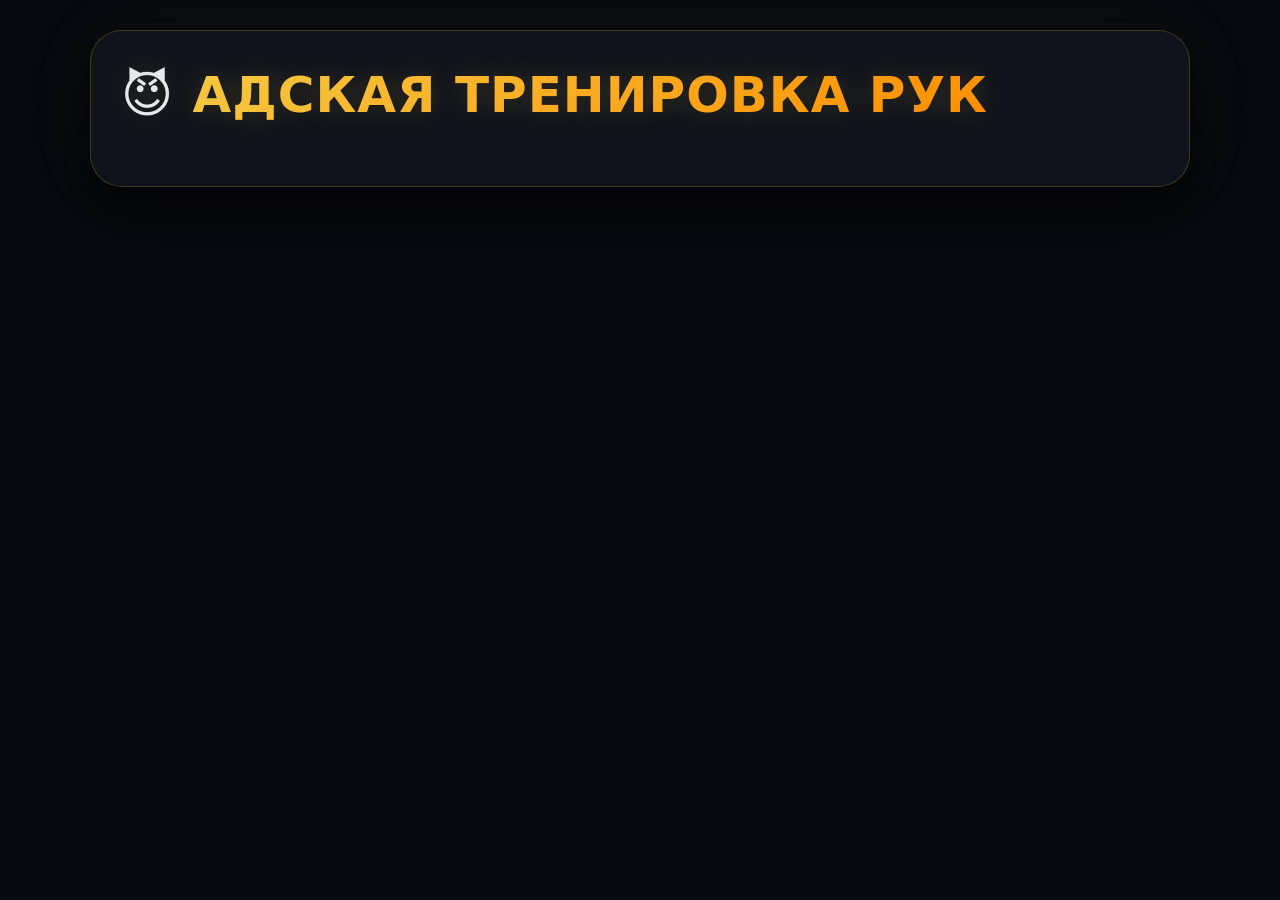
==== index.html @ 5369e416 "Add files via upload" ====
<!DOCTYPE html>
<html lang="ru">
    <head>
        <meta charset="UTF-8" />
        <meta name="viewport" content="width=device-width, initial-scale=1.0" />
        <title>Адская тренировка рук</title>
        <link rel="stylesheet" href="style.css">
    </head>
    <body>
        <div class="container">
        <h1 class="fade-item">😈 <span>АДСКАЯ ТРЕНИРОВКА РУК</span></h1>

        <div class="subhead fade-item">
            <div class="meta">
                <span>⏱ 75–90 мин</span>
                <span>🔥 <i>Бицепс + Трицепс + Запястья</i></span>
                <span>🔄 1 раз в неделю (ПН)</span>
            </div>
            <div class="badge-user">
                <div class="avatar">👤</div>
                <div class="name">Тимур Ветров <small>• тренировка</small></div>
            </div>
        </div>

        <div class="block red fade-item">
            <div class="block-title">
                <span class="emoji">🔴</span> Блок 1: Бицепс — разгон ЦНС
            </div>
            <div class="block-sub">Забиваем кровь, разгоняем нервную систему, готовим трицепс.</div>
            <table>
                <thead>
                    <tr><th>№</th><th>Упражнение</th><th>Подходы</th><th>Повторы</th><th>Отдых</th></tr>
                </thead>
                <tbody>
                    <tr><td><span class="highlight">1</span></td><td><strong>W-гриф (средний хват) — пирамида</strong></td><td>6</td><td>20 / 15 / 8 / макс / макс / макс</td><td>60 сек / 120 сек</td></tr>
                    <tr><td><span class="highlight">2</span></td><td><strong>W-гриф на скамье Скотта (узкий хват)</strong></td><td>3</td><td>12</td><td>90 сек</td></tr>
                    <tr><td><span class="highlight">3</span></td><td><strong>Молотки с гантелями</strong></td><td>3</td><td>8</td><td>120 сек</td></tr>
                    <tr><td><span class="highlight">4</span></td><td><strong>Сгибание обратным хватом (гантели)</strong></td><td>3</td><td>15</td><td>60 сек</td></tr>
                </tbody>
            </table>
        </div>

        <div class="rest-plate fade-item">
            ⏱ ОТДЫХ 120 СЕКУНД
            <div class="sub">переход к трицепсу</div>
        </div>

        <div class="block green fade-item">
            <div class="block-title">
                <span class="emoji">🟢</span> Блок 2: Трицепс — масса
            </div>
            <div class="block-sub">Используем феномен: после бицепса трицепс сильнее. Вкладываем базу.</div>
            <table>
                <thead>
                    <tr><th>№</th><th>Упражнение</th><th>Подходы</th><th>Повторы</th><th>Отдых</th></tr>
                </thead>
                <tbody>
                    <tr><td><span class="highlight">5</span></td><td><strong>Жим лежа узким хватом — пирамида</strong></td><td>6</td><td>20 / 15 / 8 / макс / макс / макс</td><td>60 сек / 120 сек</td></tr>
                    <tr><td><span class="highlight">6</span></td><td><strong>Французский жим стоя с гантелью</strong></td><td>3</td><td>12</td><td>90 сек</td></tr>
                    <tr><td><span class="highlight">7</span></td><td><strong>Разгибание одной рукой из-за головы (боком)</strong></td><td>3</td><td>12</td><td>90 сек</td></tr>
                </tbody>
            </table>
        </div>

        <div class="rest-plate fade-item">
            ⏱ ОТДЫХ 120 СЕКУНД
            <div class="sub">переход к бицепсу</div>
        </div>

        <div class="block red fade-item">
            <div class="block-title">
                <span class="emoji">🔴</span> Блок 3: Бицепс — добивка
            </div>
            <div class="block-sub">Добиваем бицепс из разных углов. Растяжка, изоляция, пампинг.</div>
            <table>
                <thead>
                    <tr><th>№</th><th>Упражнение</th><th>Подходы</th><th>Повторы</th><th>Отдых</th></tr>
                </thead>
                <tbody>
                    <tr><td><span class="highlight">8</span></td><td><strong>Сгибание в наклонной скамье (гантели)</strong></td><td>3</td><td>8</td><td>120 сек</td></tr>
                    <tr><td><span class="highlight">9</span></td><td><strong>Концентрированные сгибания (стоя)</strong></td><td>3</td><td>12</td><td>90 сек</td></tr>
                    <tr><td><span class="highlight">10</span></td><td><strong>Сгибание на блоке (W-ручка, средний хват)</strong></td><td>3</td><td>12</td><td>90 сек</td></tr>
                    <tr><td><span class="highlight">11</span></td><td><strong>21 (гантели 7 кг, пампинг)</strong></td><td>7</td><td>21</td><td>45 сек</td></tr>
                </tbody>
            </table>
        </div>

        <div class="rest-plate fade-item">
            ⏱ ОТДЫХ 120 СЕКУНД
            <div class="sub">переход к трицепсу</div>
        </div>

        <div class="block green fade-item">
            <div class="block-title">
                <span class="emoji">🟢</span> Блок 4: Трицепс — добивка
            </div>
            <div class="block-sub">Суперсет и канат — финальный аккорд трицепса.</div>
            <table>
                <thead>
                    <tr><th>№</th><th>Упражнение</th><th>Подходы</th><th>Повторы</th><th>Отдых</th></tr>
                </thead>
                <tbody>
                    <tr><td><span class="highlight">12</span></td><td><strong>Блок (прямая + обратный хват) — суперсет</strong></td><td>3</td><td>10 / 10</td><td>120 сек</td></tr>
                    <tr><td><span class="highlight">13</span></td><td><strong>Разгибание на блоке (косичка)</strong></td><td>3</td><td>12</td><td>90 сек</td></tr>
                </tbody>
            </table>
        </div>

        <div class="rest-plate special fade-item">
            ⏱ ОТДЫХ 60 СЕКУНД
            <div class="sub">переход к запястьям</div>
        </div>

        <div class="block black fade-item">
            <div class="block-title">
                <span class="emoji">⚫</span> Блок 5: Запястья — финал
            </div>
            <div class="block-sub">Укрепляем кисти в самом конце, чтобы не мешали хвату.</div>
            <table>
                <thead>
                    <tr><th>№</th><th>Упражнение</th><th>Подходы</th><th>Повторы</th><th>Отдых</th></tr>
                </thead>
                <tbody>
                    <tr><td><span class="highlight">14</span></td><td><strong>Сгибание в запястьях (штанга, ладони вверх)</strong></td><td>3</td><td>15</td><td>45 сек</td></tr>
                    <tr><td><span class="highlight">15</span></td><td><strong>Сгибание в запястьях (штанга, обратный хват)</strong></td><td>3</td><td>15</td><td>45 сек</td></tr>
                </tbody>
            </table>
        </div>

        <div class="note-block fade-item">
            <h3>🧠 ТВОИ ПОМЕТКИ</h3>
            <ul>
                <li><strong>Пирамида (1 и 5):</strong> первые два подхода — разминочные (60 сек отдыха), остальные — рабочие (120 сек).</li>
                <li><strong>Суперсет (12):</strong> делаешь прямой хват → сразу обратный хват без отдыха. Отдых только после двух подходов.</li>
                <li><strong>21 (11):</strong> 7 полных подходов по 21 повторению (пампинг).</li>
                <li><strong>Запястья (14–15):</strong> в конце, чтобы не уставали раньше времени.</li>
            </ul>
        </div>

        <div class="footer fade-item">
            <div>
                <span class="latin">🦾 Per aspera ad astra.</span>
                <span class="main-text">Только вперед, ГаЗззз!</span>
                <span class="flame">🔥</span>
            </div>
        </div>
    </div>

        <script src="app.js"></script>
    </body>
</html>
---- style.css ----
* {
            margin: 0;
            padding: 0;
            box-sizing: border-box;
        }

        body {
            background: #080a10;
            font-family: 'Segoe UI', Roboto, system-ui, -apple-system, sans-serif;
            padding: 30px 15px;
            display: flex;
            justify-content: center;
            color: #e6e8ec;
        }

        .container {
            max-width: 1100px;
            width: 100%;
            background: #10131c;
            padding: 35px 30px;
            border-radius: 32px;
            box-shadow: 0 20px 50px rgba(0, 0, 0, 0.9), 0 0 80px rgba(245, 200, 66, 0.05);
            border: 1px solid rgba(255, 215, 0, 0.2);
            transition: opacity 0.5s ease, transform 0.5s ease;
            overflow: hidden;
        }

        .fade-item {
            opacity: 0;
            transform: translateY(20px);
            transition: opacity 0.8s ease, transform 0.8s ease, height 0.8s ease, margin 0.8s ease, padding 0.8s ease;
            height: 0;
            overflow: hidden;
            margin: 0;
            padding: 0;
        }

        .fade-item.visible {
            opacity: 1;
            transform: translateY(0);
            height: auto;
            overflow: visible;
        }

        h1.fade-item {
            height: auto;
            overflow: visible;
            padding: 0;
            margin: 0 0 8px 0;
        }
        h1.fade-item.visible {
            margin: 0 0 8px 0;
        }

        .subhead.fade-item {
            display: flex;
            flex-wrap: wrap;
            justify-content: space-between;
            align-items: center;
            border-bottom: 1px solid #252b37;
            padding: 0;
            margin: 0;
            height: 0;
            overflow: hidden;
            opacity: 0;
        }
        .subhead.fade-item.visible {
            height: auto;
            overflow: visible;
            padding: 0 0 20px 0;
            margin: 0 0 30px 0;
            opacity: 1;
        }

        .block {
            background: #181e28;
            border-radius: 24px;
            border-left: 6px solid #f5c842;
            box-shadow: 0 2px 20px rgba(0, 0, 0, 0.6), 0 0 30px rgba(0, 0, 0, 0.3);
        }

        .block.fade-item {
            padding: 0;
            margin: 0;
            height: 0;
            overflow: hidden;
            opacity: 0;
        }
        .block.fade-item.visible {
            height: auto;
            overflow: visible;
            padding: 20px 24px;
            margin: 0 0 40px 0;
            opacity: 1;
        }

        .block.red {
            border-left-color: #ff4757;
            background: linear-gradient(135deg, #1a1015, #181e28);
            box-shadow: 0 2px 20px rgba(255, 71, 87, 0.15), 0 0 40px rgba(255, 71, 87, 0.05);
        }

        .block.green {
            border-left-color: #2ed573;
            background: linear-gradient(135deg, #0f1a14, #181e28);
            box-shadow: 0 2px 20px rgba(46, 213, 115, 0.15), 0 0 40px rgba(46, 213, 115, 0.05);
        }

        .block.black {
            border-left-color: #7f8c9b;
            background: linear-gradient(135deg, #14171c, #181e28);
            box-shadow: 0 2px 20px rgba(127, 140, 155, 0.1), 0 0 30px rgba(127, 140, 155, 0.03);
        }

        .rest-plate.fade-item {
            padding: 0;
            margin: 0;
            height: 0;
            overflow: hidden;
            opacity: 0;
        }
        .rest-plate.fade-item.visible {
            height: auto;
            overflow: visible;
            padding: 14px 20px;
            margin: 0 0 40px 0;
            opacity: 1;
        }

        .note-block.fade-item {
            padding: 0;
            margin: 0;
            height: 0;
            overflow: hidden;
            opacity: 0;
        }
        .note-block.fade-item.visible {
            height: auto;
            overflow: visible;
            padding: 20px 26px;
            margin: 30px 0 0 0;
            opacity: 1;
        }

        .footer.fade-item {
            padding: 0;
            margin: 0;
            height: 0;
            overflow: hidden;
            opacity: 0;
        }
        .footer.fade-item.visible {
            height: auto;
            overflow: visible;
            padding: 25px 0 0 0;
            margin: 30px 0 0 0;
            opacity: 1;
            border-top: 1px solid #1f2733;
        }

        h1 {
            font-size: 50px;
            font-weight: 700;
            letter-spacing: 1px;
            text-shadow: 0 0 30px rgba(245, 200, 66, 0.2);
            text-align: left;
        }

        h1 span {
            background: linear-gradient(135deg, #f5c842, #ff8c00);
            -webkit-background-clip: text;
            -webkit-text-fill-color: transparent;
        }

        .subhead .meta {
            font-size: 15px;
            color: #a0a8b8;
            display: flex;
            flex-wrap: wrap;
            gap: 20px;
        }

        .subhead .meta span {
            background: #1d232e;
            padding: 5px 16px;
            border-radius: 40px;
            font-weight: 500;
            border: 1px solid #2d3442;
            color: #cdd3df;
        }

        .subhead .meta i {
            font-style: normal;
            color: #f5c842;
        }

        .badge-user {
            display: flex;
            align-items: center;
            gap: 12px;
            background: #1d232e;
            padding: 6px 18px 6px 14px;
            border-radius: 40px;
            border: 1px solid #2d3442;
        }

        .badge-user .avatar {
            width: 32px;
            height: 32px;
            border-radius: 50%;
            background: linear-gradient(135deg, #f5c842, #ff8c00);
            display: flex;
            align-items: center;
            justify-content: center;
            font-size: 18px;
            color: #0b0d11;
            border: 2px solid #f5c842;
        }

        .badge-user .name {
            font-weight: 600;
            color: #e6e8ec;
            font-size: 14px;
            letter-spacing: 0.3px;
        }

        .badge-user .name small {
            font-weight: 400;
            color: #8a9bb0;
            font-size: 11px;
            letter-spacing: 0.5px;
        }

        .block-title {
            font-size: 20px;
            font-weight: 600;
            display: flex;
            align-items: center;
            gap: 12px;
            margin-bottom: 6px;
        }

        .block.red .block-title {
            color: #ff6b7a;
        }
        .block.green .block-title {
            color: #4ae08a;
        }
        .block.black .block-title {
            color: #b3bccf;
        }

        .block-title .emoji {
            font-size: 26px;
        }

        .block-sub {
            font-size: 14px;
            color: #9aa4b6;
            margin-bottom: 16px;
            padding-left: 40px;
        }

        table {
            width: 100%;
            border-collapse: collapse;
            font-size: 14px;
            line-height: 1.5;
        }

        table thead th {
            text-align: left;
            padding: 12px 6px 8px 6px;
            border-bottom: 2px solid #2c3443;
            color: #b3bccf;
            font-weight: 600;
            font-size: 13px;
            letter-spacing: 0.3px;
        }

        table tbody td {
            padding: 11px 6px;
            border-bottom: 1px solid #222a36;
            vertical-align: middle;
        }

        table tbody tr:last-child td {
            border-bottom: none;
        }

        .highlight {
            color: #f5c842;
            font-weight: 600;
        }

        .block.red .highlight {
            color: #ff6b7a;
        }
        .block.green .highlight {
            color: #4ae08a;
        }
        .block.black .highlight {
            color: #b3bccf;
        }

        .rest-plate {
            background: #1a1f2a;
            border: 2px dashed #f5c842;
            border-radius: 16px;
            text-align: center;
            font-size: 22px;
            font-weight: 700;
            color: #f5c842;
            letter-spacing: 2px;
            text-transform: uppercase;
            box-shadow: 0 0 30px rgba(245, 200, 66, 0.08), 0 0 60px rgba(245, 200, 66, 0.03);
        }

        .rest-plate .sub {
            font-size: 14px;
            font-weight: 400;
            color: #8a9bb0;
            letter-spacing: 1px;
            margin-top: 4px;
        }

        .rest-plate.special {
            border-color: #7f8c9b;
            color: #b3bccf;
            box-shadow: 0 0 30px rgba(127, 140, 155, 0.06), 0 0 60px rgba(127, 140, 155, 0.02);
        }

        .note-block {
            background: #10141b;
            border-radius: 20px;
            border: 1px solid #252d3b;
            box-shadow: 0 0 30px rgba(0, 0, 0, 0.3);
        }

        .note-block h3 {
            color: #f5c842;
            font-size: 18px;
            margin-bottom: 10px;
            text-shadow: 0 0 20px rgba(245, 200, 66, 0.1);
        }

        .note-block ul {
            list-style: none;
            padding: 0;
        }

        .note-block li {
            padding: 7px 0 7px 28px;
            background: url('data:image/svg+xml;utf8,<svg xmlns="http://www.w3.org/2000/svg" width="18" height="18" viewBox="0 0 24 24" fill="none" stroke="%23f5c842" stroke-width="2"><path d="M20 6L9 17l-5-5"/></svg>') left center no-repeat;
            background-size: 18px;
            color: #c8d0de;
            line-height: 1.5;
        }

        .footer {
            text-align: right;
            font-size: 16px;
            color: #7b879b;
        }

        .footer .latin {
            color: #f5c842;
            font-weight: 600;
            letter-spacing: 1px;
            text-shadow: 0 0 20px rgba(245, 200, 66, 0.1);
        }

        .footer .main-text {
            color: #b3bccf;
        }

        .footer .flame {
            color: #ff6b4a;
        }

        @media (max-width: 1024px) {
            h1 {
                font-size: 40px;
            }
            .subhead.fade-item {
                gap: 15px;
            }
        }

        @media (max-width: 768px) {
            h1 {
                font-size: 30px;
                font-weight: 600;
            }
            .subhead.fade-item {
                flex-wrap: nowrap;
                justify-content: space-between;
            }
        }

        @media (max-width: 700px) {
            .container {
                padding: 20px 12px;
            }

            table {
                font-size: 12px;
            }

            .block.fade-item.visible {
                padding: 16px;
                margin: 0 0 20px 0;
            }

            .subhead {
                flex-direction: column;
                align-items: flex-start;
                gap: 12px;
            }
            .subhead.fade-item.visible {
                margin: 0 0 20px 0;
                padding: 0 0 16px 0;
            }

            .rest-plate {
                font-size: 18px;
                padding: 12px 16px;
            }
            .rest-plate.fade-item.visible {
                margin: 0 0 20px 0;
                padding: 12px 16px;
            }

            .note-block.fade-item.visible {
                margin: 20px 0 0 0;
                padding: 16px 18px;
            }

            .footer.fade-item.visible {
                margin: 20px 0 0 0;
                padding: 18px 0 0 0;
            }

            .badge-user {
                padding: 4px 14px 4px 10px;
            }
            .badge-user .avatar {
                width: 26px;
                height: 26px;
                font-size: 14px;
            }
            .badge-user .name {
                font-size: 12px;
            }

            .fade-item {
                transition-duration: 0.4s;
            }

            .container {
                transition-duration: 0.3s;
            }
        }

        @media (max-width: 530px) {
            h1 {
                font-size: 28px;
                font-weight: 600;
            }
        }

        @media (max-width: 480px) {
            h1 {
                font-size: 22px;
                font-weight: 600;
            }
            .container {
                padding: 16px 10px;
            }

            .block-title {
                font-size: 17px;
            }

            .block-sub {
                font-size: 12px;
                padding-left: 0;
            }

            .rest-plate {
                font-size: 16px;
                padding: 10px 12px;
            }

            .rest-plate .sub {
                font-size: 12px;
            }

            .note-block.fade-item.visible {
                padding: 14px 16px;
            }

            .note-block li {
                font-size: 13px;
                padding: 5px 0 5px 24px;
            }

            .footer {
                font-size: 14px;
            }
        }

        @media (max-width: 450px) {
            .block.fade-item.visible {
                padding: 10px;
            }

            .block {
                border-left-width: 2px;
            }

            table {
                line-height: 1.35;
            }

            table thead th {
                text-align: center;
                padding: 0px 3px 4px 3px;
                border-bottom: 1px solid #2c3443;
            }

            table tbody td {
                padding: 5px 4px;
            }
        }

        @media (max-width: 425px) {
            h1 {
                text-align: center;
            }
        }
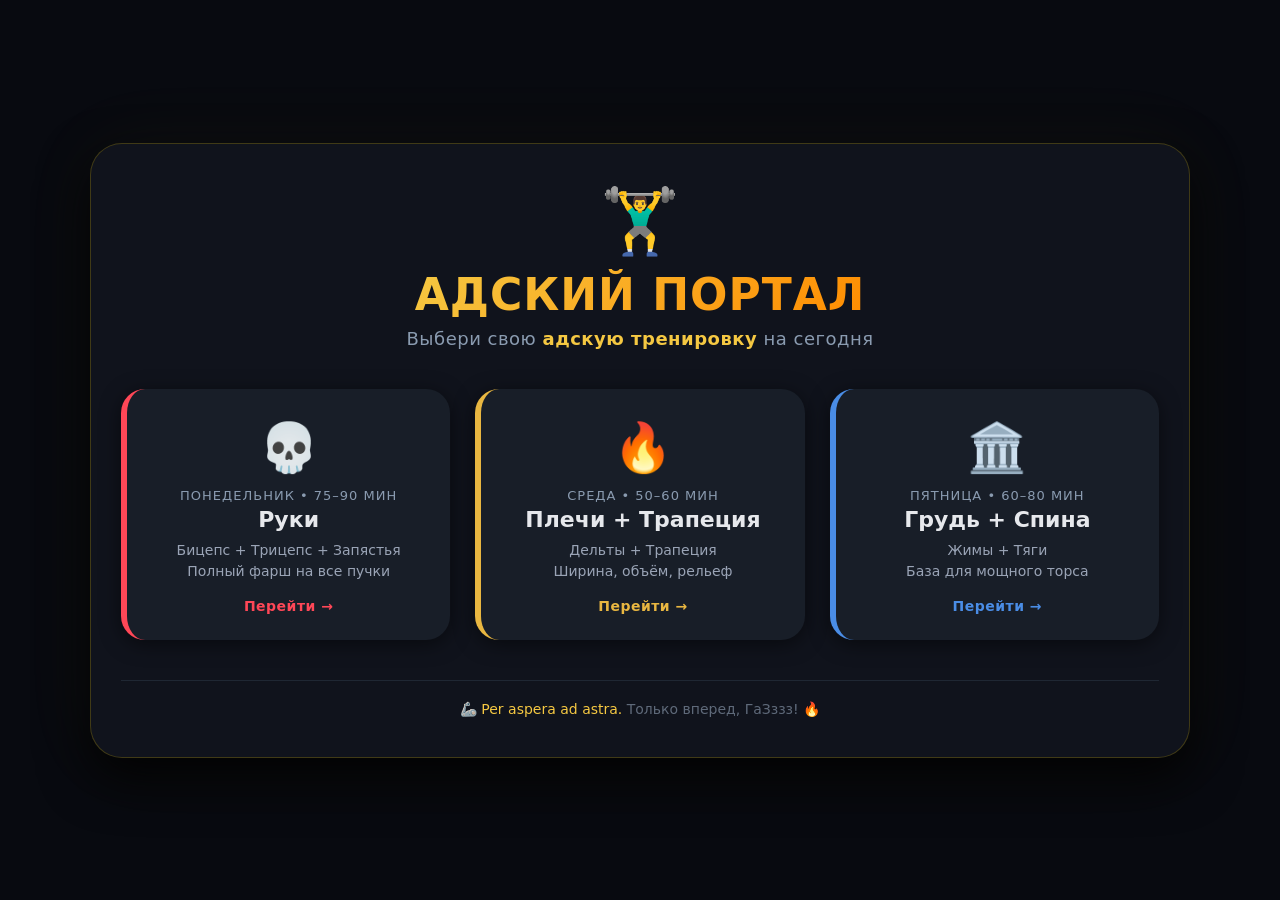
==== commit 01c7d96b: "Add files via upload" ====
--- a/index.html
+++ b/index.html
@@ -1,151 +1,54 @@
 <!DOCTYPE html>
 <html lang="ru">
-    <head>
-        <meta charset="UTF-8" />
-        <meta name="viewport" content="width=device-width, initial-scale=1.0" />
-        <title>Адская тренировка рук</title>
-        <link rel="stylesheet" href="style.css">
-    </head>
-    <body>
-        <div class="container">
-        <h1 class="fade-item">😈 <span>АДСКАЯ ТРЕНИРОВКА РУК</span></h1>
+<head>
+    <meta charset="UTF-8" />
+    <meta name="viewport" content="width=device-width, initial-scale=1.0" />
+    <title>Адский тренировочный портал</title>
+    <link rel="stylesheet" href="style.css">
+</head>
+<body>
+    <div class="container">
 
-        <div class="subhead fade-item">
-            <div class="meta">
-                <span>⏱ 75–90 мин</span>
-                <span>🔥 <i>Бицепс + Трицепс + Запястья</i></span>
-                <span>🔄 1 раз в неделю (ПН)</span>
-            </div>
-            <div class="badge-user">
-                <div class="avatar">👤</div>
-                <div class="name">Тимур Ветров <small>• тренировка</small></div>
-            </div>
+        <span class="logo">🏋️‍♂️</span>
+        <h1><span>АДСКИЙ ПОРТАЛ</span></h1>
+        <p class="subtitle">Выбери свою <strong>адскую тренировку</strong> на сегодня</p>
+
+        <div class="cards">
+
+            <!-- КАРТОЧКА 1: РУКИ (ПН) -->
+            <a href="./hands/hands.html" class="card hands">
+                <span class="icon">💀</span>
+                <div class="day">Понедельник • 75–90 мин</div>
+                <h2>Руки</h2>
+                <p>Бицепс + Трицепс + Запястья<br>Полный фарш на все пучки</p>
+                <span class="arrow">Перейти →</span>
+            </a>
+
+            <!-- КАРТОЧКА 2: ПЛЕЧИ + ТРАПЕЦИЯ (СР) -->
+            <a href="./shoulders/shoulders.html" class="card shoulders">
+                <span class="icon">🔥</span>
+                <div class="day">Среда • 50–60 мин</div>
+                <h2>Плечи + Трапеция</h2>
+                <p>Дельты + Трапеция<br>Ширина, объём, рельеф</p>
+                <span class="arrow">Перейти →</span>
+            </a>
+
+            <!-- КАРТОЧКА 3: ГРУДЬ + СПИНА (ПТ) -->
+            <a href="./chest/chest.html" class="card chest-back">
+                <span class="icon">🏛️</span>
+                <div class="day">Пятница • 60–80 мин</div>
+                <h2>Грудь + Спина</h2>
+                <p>Жимы + Тяги<br>База для мощного торса</p>
+                <span class="arrow">Перейти →</span>
+            </a>
+
         </div>
 
-        <div class="block red fade-item">
-            <div class="block-title">
-                <span class="emoji">🔴</span> Блок 1: Бицепс — разгон ЦНС
-            </div>
-            <div class="block-sub">Забиваем кровь, разгоняем нервную систему, готовим трицепс.</div>
-            <table>
-                <thead>
-                    <tr><th>№</th><th>Упражнение</th><th>Подходы</th><th>Повторы</th><th>Отдых</th></tr>
-                </thead>
-                <tbody>
-                    <tr><td><span class="highlight">1</span></td><td><strong>W-гриф (средний хват) — пирамида</strong></td><td>6</td><td>20 / 15 / 8 / макс / макс / макс</td><td>60 сек / 120 сек</td></tr>
-                    <tr><td><span class="highlight">2</span></td><td><strong>W-гриф на скамье Скотта (узкий хват)</strong></td><td>3</td><td>12</td><td>90 сек</td></tr>
-                    <tr><td><span class="highlight">3</span></td><td><strong>Молотки с гантелями</strong></td><td>3</td><td>8</td><td>120 сек</td></tr>
-                    <tr><td><span class="highlight">4</span></td><td><strong>Сгибание обратным хватом (гантели)</strong></td><td>3</td><td>15</td><td>60 сек</td></tr>
-                </tbody>
-            </table>
+        <div class="footer">
+            🦾 <span>Per aspera ad astra.</span> Только вперед, ГаЗззз! 🔥
         </div>
 
-        <div class="rest-plate fade-item">
-            ⏱ ОТДЫХ 120 СЕКУНД
-            <div class="sub">переход к трицепсу</div>
-        </div>
-
-        <div class="block green fade-item">
-            <div class="block-title">
-                <span class="emoji">🟢</span> Блок 2: Трицепс — масса
-            </div>
-            <div class="block-sub">Используем феномен: после бицепса трицепс сильнее. Вкладываем базу.</div>
-            <table>
-                <thead>
-                    <tr><th>№</th><th>Упражнение</th><th>Подходы</th><th>Повторы</th><th>Отдых</th></tr>
-                </thead>
-                <tbody>
-                    <tr><td><span class="highlight">5</span></td><td><strong>Жим лежа узким хватом — пирамида</strong></td><td>6</td><td>20 / 15 / 8 / макс / макс / макс</td><td>60 сек / 120 сек</td></tr>
-                    <tr><td><span class="highlight">6</span></td><td><strong>Французский жим стоя с гантелью</strong></td><td>3</td><td>12</td><td>90 сек</td></tr>
-                    <tr><td><span class="highlight">7</span></td><td><strong>Разгибание одной рукой из-за головы (боком)</strong></td><td>3</td><td>12</td><td>90 сек</td></tr>
-                </tbody>
-            </table>
-        </div>
-
-        <div class="rest-plate fade-item">
-            ⏱ ОТДЫХ 120 СЕКУНД
-            <div class="sub">переход к бицепсу</div>
-        </div>
-
-        <div class="block red fade-item">
-            <div class="block-title">
-                <span class="emoji">🔴</span> Блок 3: Бицепс — добивка
-            </div>
-            <div class="block-sub">Добиваем бицепс из разных углов. Растяжка, изоляция, пампинг.</div>
-            <table>
-                <thead>
-                    <tr><th>№</th><th>Упражнение</th><th>Подходы</th><th>Повторы</th><th>Отдых</th></tr>
-                </thead>
-                <tbody>
-                    <tr><td><span class="highlight">8</span></td><td><strong>Сгибание в наклонной скамье (гантели)</strong></td><td>3</td><td>8</td><td>120 сек</td></tr>
-                    <tr><td><span class="highlight">9</span></td><td><strong>Концентрированные сгибания (стоя)</strong></td><td>3</td><td>12</td><td>90 сек</td></tr>
-                    <tr><td><span class="highlight">10</span></td><td><strong>Сгибание на блоке (W-ручка, средний хват)</strong></td><td>3</td><td>12</td><td>90 сек</td></tr>
-                    <tr><td><span class="highlight">11</span></td><td><strong>21 (гантели 7 кг, пампинг)</strong></td><td>7</td><td>21</td><td>45 сек</td></tr>
-                </tbody>
-            </table>
-        </div>
-
-        <div class="rest-plate fade-item">
-            ⏱ ОТДЫХ 120 СЕКУНД
-            <div class="sub">переход к трицепсу</div>
-        </div>
-
-        <div class="block green fade-item">
-            <div class="block-title">
-                <span class="emoji">🟢</span> Блок 4: Трицепс — добивка
-            </div>
-            <div class="block-sub">Суперсет и канат — финальный аккорд трицепса.</div>
-            <table>
-                <thead>
-                    <tr><th>№</th><th>Упражнение</th><th>Подходы</th><th>Повторы</th><th>Отдых</th></tr>
-                </thead>
-                <tbody>
-                    <tr><td><span class="highlight">12</span></td><td><strong>Блок (прямая + обратный хват) — суперсет</strong></td><td>3</td><td>10 / 10</td><td>120 сек</td></tr>
-                    <tr><td><span class="highlight">13</span></td><td><strong>Разгибание на блоке (косичка)</strong></td><td>3</td><td>12</td><td>90 сек</td></tr>
-                </tbody>
-            </table>
-        </div>
-
-        <div class="rest-plate special fade-item">
-            ⏱ ОТДЫХ 60 СЕКУНД
-            <div class="sub">переход к запястьям</div>
-        </div>
-
-        <div class="block black fade-item">
-            <div class="block-title">
-                <span class="emoji">⚫</span> Блок 5: Запястья — финал
-            </div>
-            <div class="block-sub">Укрепляем кисти в самом конце, чтобы не мешали хвату.</div>
-            <table>
-                <thead>
-                    <tr><th>№</th><th>Упражнение</th><th>Подходы</th><th>Повторы</th><th>Отдых</th></tr>
-                </thead>
-                <tbody>
-                    <tr><td><span class="highlight">14</span></td><td><strong>Сгибание в запястьях (штанга, ладони вверх)</strong></td><td>3</td><td>15</td><td>45 сек</td></tr>
-                    <tr><td><span class="highlight">15</span></td><td><strong>Сгибание в запястьях (штанга, обратный хват)</strong></td><td>3</td><td>15</td><td>45 сек</td></tr>
-                </tbody>
-            </table>
-        </div>
-
-        <div class="note-block fade-item">
-            <h3>🧠 ТВОИ ПОМЕТКИ</h3>
-            <ul>
-                <li><strong>Пирамида (1 и 5):</strong> первые два подхода — разминочные (60 сек отдыха), остальные — рабочие (120 сек).</li>
-                <li><strong>Суперсет (12):</strong> делаешь прямой хват → сразу обратный хват без отдыха. Отдых только после двух подходов.</li>
-                <li><strong>21 (11):</strong> 7 полных подходов по 21 повторению (пампинг).</li>
-                <li><strong>Запястья (14–15):</strong> в конце, чтобы не уставали раньше времени.</li>
-            </ul>
-        </div>
-
-        <div class="footer fade-item">
-            <div>
-                <span class="latin">🦾 Per aspera ad astra.</span>
-                <span class="main-text">Только вперед, ГаЗззз!</span>
-                <span class="flame">🔥</span>
-            </div>
-        </div>
+        <script src="app.js"></script>
     </div>
-
-        <script src="app.js"></script>
-    </body>
+</body>
 </html>
--- a/style.css
+++ b/style.css
@@ -1,541 +1,203 @@
 * {
-            margin: 0;
-            padding: 0;
-            box-sizing: border-box;
-        }
-
-        body {
-            background: #080a10;
-            font-family: 'Segoe UI', Roboto, system-ui, -apple-system, sans-serif;
-            padding: 30px 15px;
-            display: flex;
-            justify-content: center;
-            color: #e6e8ec;
-        }
-
-        .container {
-            max-width: 1100px;
-            width: 100%;
-            background: #10131c;
-            padding: 35px 30px;
-            border-radius: 32px;
-            box-shadow: 0 20px 50px rgba(0, 0, 0, 0.9), 0 0 80px rgba(245, 200, 66, 0.05);
-            border: 1px solid rgba(255, 215, 0, 0.2);
-            transition: opacity 0.5s ease, transform 0.5s ease;
-            overflow: hidden;
-        }
-
-        .fade-item {
-            opacity: 0;
-            transform: translateY(20px);
-            transition: opacity 0.8s ease, transform 0.8s ease, height 0.8s ease, margin 0.8s ease, padding 0.8s ease;
-            height: 0;
-            overflow: hidden;
-            margin: 0;
-            padding: 0;
-        }
-
-        .fade-item.visible {
-            opacity: 1;
-            transform: translateY(0);
-            height: auto;
-            overflow: visible;
-        }
-
-        h1.fade-item {
-            height: auto;
-            overflow: visible;
-            padding: 0;
-            margin: 0 0 8px 0;
-        }
-        h1.fade-item.visible {
-            margin: 0 0 8px 0;
-        }
-
-        .subhead.fade-item {
-            display: flex;
-            flex-wrap: wrap;
-            justify-content: space-between;
-            align-items: center;
-            border-bottom: 1px solid #252b37;
-            padding: 0;
-            margin: 0;
-            height: 0;
-            overflow: hidden;
-            opacity: 0;
-        }
-        .subhead.fade-item.visible {
-            height: auto;
-            overflow: visible;
-            padding: 0 0 20px 0;
-            margin: 0 0 30px 0;
-            opacity: 1;
-        }
-
-        .block {
-            background: #181e28;
-            border-radius: 24px;
-            border-left: 6px solid #f5c842;
-            box-shadow: 0 2px 20px rgba(0, 0, 0, 0.6), 0 0 30px rgba(0, 0, 0, 0.3);
-        }
-
-        .block.fade-item {
-            padding: 0;
-            margin: 0;
-            height: 0;
-            overflow: hidden;
-            opacity: 0;
-        }
-        .block.fade-item.visible {
-            height: auto;
-            overflow: visible;
-            padding: 20px 24px;
-            margin: 0 0 40px 0;
-            opacity: 1;
-        }
-
-        .block.red {
-            border-left-color: #ff4757;
-            background: linear-gradient(135deg, #1a1015, #181e28);
-            box-shadow: 0 2px 20px rgba(255, 71, 87, 0.15), 0 0 40px rgba(255, 71, 87, 0.05);
-        }
-
-        .block.green {
-            border-left-color: #2ed573;
-            background: linear-gradient(135deg, #0f1a14, #181e28);
-            box-shadow: 0 2px 20px rgba(46, 213, 115, 0.15), 0 0 40px rgba(46, 213, 115, 0.05);
-        }
-
-        .block.black {
-            border-left-color: #7f8c9b;
-            background: linear-gradient(135deg, #14171c, #181e28);
-            box-shadow: 0 2px 20px rgba(127, 140, 155, 0.1), 0 0 30px rgba(127, 140, 155, 0.03);
-        }
-
-        .rest-plate.fade-item {
-            padding: 0;
-            margin: 0;
-            height: 0;
-            overflow: hidden;
-            opacity: 0;
-        }
-        .rest-plate.fade-item.visible {
-            height: auto;
-            overflow: visible;
-            padding: 14px 20px;
-            margin: 0 0 40px 0;
-            opacity: 1;
-        }
-
-        .note-block.fade-item {
-            padding: 0;
-            margin: 0;
-            height: 0;
-            overflow: hidden;
-            opacity: 0;
-        }
-        .note-block.fade-item.visible {
-            height: auto;
-            overflow: visible;
-            padding: 20px 26px;
-            margin: 30px 0 0 0;
-            opacity: 1;
-        }
-
-        .footer.fade-item {
-            padding: 0;
-            margin: 0;
-            height: 0;
-            overflow: hidden;
-            opacity: 0;
-        }
-        .footer.fade-item.visible {
-            height: auto;
-            overflow: visible;
-            padding: 25px 0 0 0;
-            margin: 30px 0 0 0;
-            opacity: 1;
-            border-top: 1px solid #1f2733;
-        }
-
-        h1 {
-            font-size: 50px;
-            font-weight: 700;
-            letter-spacing: 1px;
-            text-shadow: 0 0 30px rgba(245, 200, 66, 0.2);
-            text-align: left;
-        }
-
-        h1 span {
-            background: linear-gradient(135deg, #f5c842, #ff8c00);
-            -webkit-background-clip: text;
-            -webkit-text-fill-color: transparent;
-        }
-
-        .subhead .meta {
-            font-size: 15px;
-            color: #a0a8b8;
-            display: flex;
-            flex-wrap: wrap;
-            gap: 20px;
-        }
-
-        .subhead .meta span {
-            background: #1d232e;
-            padding: 5px 16px;
-            border-radius: 40px;
-            font-weight: 500;
-            border: 1px solid #2d3442;
-            color: #cdd3df;
-        }
-
-        .subhead .meta i {
-            font-style: normal;
-            color: #f5c842;
-        }
-
-        .badge-user {
-            display: flex;
-            align-items: center;
-            gap: 12px;
-            background: #1d232e;
-            padding: 6px 18px 6px 14px;
-            border-radius: 40px;
-            border: 1px solid #2d3442;
-        }
-
-        .badge-user .avatar {
-            width: 32px;
-            height: 32px;
-            border-radius: 50%;
-            background: linear-gradient(135deg, #f5c842, #ff8c00);
-            display: flex;
-            align-items: center;
-            justify-content: center;
-            font-size: 18px;
-            color: #0b0d11;
-            border: 2px solid #f5c842;
-        }
-
-        .badge-user .name {
-            font-weight: 600;
-            color: #e6e8ec;
-            font-size: 14px;
-            letter-spacing: 0.3px;
-        }
-
-        .badge-user .name small {
-            font-weight: 400;
-            color: #8a9bb0;
-            font-size: 11px;
-            letter-spacing: 0.5px;
-        }
-
-        .block-title {
-            font-size: 20px;
-            font-weight: 600;
-            display: flex;
-            align-items: center;
-            gap: 12px;
-            margin-bottom: 6px;
-        }
-
-        .block.red .block-title {
-            color: #ff6b7a;
-        }
-        .block.green .block-title {
-            color: #4ae08a;
-        }
-        .block.black .block-title {
-            color: #b3bccf;
-        }
-
-        .block-title .emoji {
-            font-size: 26px;
-        }
-
-        .block-sub {
-            font-size: 14px;
-            color: #9aa4b6;
-            margin-bottom: 16px;
-            padding-left: 40px;
-        }
-
-        table {
-            width: 100%;
-            border-collapse: collapse;
-            font-size: 14px;
-            line-height: 1.5;
-        }
-
-        table thead th {
-            text-align: left;
-            padding: 12px 6px 8px 6px;
-            border-bottom: 2px solid #2c3443;
-            color: #b3bccf;
-            font-weight: 600;
-            font-size: 13px;
-            letter-spacing: 0.3px;
-        }
-
-        table tbody td {
-            padding: 11px 6px;
-            border-bottom: 1px solid #222a36;
-            vertical-align: middle;
-        }
-
-        table tbody tr:last-child td {
-            border-bottom: none;
-        }
-
-        .highlight {
-            color: #f5c842;
-            font-weight: 600;
-        }
-
-        .block.red .highlight {
-            color: #ff6b7a;
-        }
-        .block.green .highlight {
-            color: #4ae08a;
-        }
-        .block.black .highlight {
-            color: #b3bccf;
-        }
-
-        .rest-plate {
-            background: #1a1f2a;
-            border: 2px dashed #f5c842;
-            border-radius: 16px;
-            text-align: center;
-            font-size: 22px;
-            font-weight: 700;
-            color: #f5c842;
-            letter-spacing: 2px;
-            text-transform: uppercase;
-            box-shadow: 0 0 30px rgba(245, 200, 66, 0.08), 0 0 60px rgba(245, 200, 66, 0.03);
-        }
-
-        .rest-plate .sub {
-            font-size: 14px;
-            font-weight: 400;
-            color: #8a9bb0;
-            letter-spacing: 1px;
-            margin-top: 4px;
-        }
-
-        .rest-plate.special {
-            border-color: #7f8c9b;
-            color: #b3bccf;
-            box-shadow: 0 0 30px rgba(127, 140, 155, 0.06), 0 0 60px rgba(127, 140, 155, 0.02);
-        }
-
-        .note-block {
-            background: #10141b;
-            border-radius: 20px;
-            border: 1px solid #252d3b;
-            box-shadow: 0 0 30px rgba(0, 0, 0, 0.3);
-        }
-
-        .note-block h3 {
-            color: #f5c842;
-            font-size: 18px;
-            margin-bottom: 10px;
-            text-shadow: 0 0 20px rgba(245, 200, 66, 0.1);
-        }
-
-        .note-block ul {
-            list-style: none;
-            padding: 0;
-        }
-
-        .note-block li {
-            padding: 7px 0 7px 28px;
-            background: url('data:image/svg+xml;utf8,<svg xmlns="http://www.w3.org/2000/svg" width="18" height="18" viewBox="0 0 24 24" fill="none" stroke="%23f5c842" stroke-width="2"><path d="M20 6L9 17l-5-5"/></svg>') left center no-repeat;
-            background-size: 18px;
-            color: #c8d0de;
-            line-height: 1.5;
-        }
-
-        .footer {
-            text-align: right;
-            font-size: 16px;
-            color: #7b879b;
-        }
-
-        .footer .latin {
-            color: #f5c842;
-            font-weight: 600;
-            letter-spacing: 1px;
-            text-shadow: 0 0 20px rgba(245, 200, 66, 0.1);
-        }
-
-        .footer .main-text {
-            color: #b3bccf;
-        }
-
-        .footer .flame {
-            color: #ff6b4a;
-        }
-
-        @media (max-width: 1024px) {
-            h1 {
-                font-size: 40px;
-            }
-            .subhead.fade-item {
-                gap: 15px;
-            }
-        }
-
-        @media (max-width: 768px) {
-            h1 {
-                font-size: 30px;
-                font-weight: 600;
-            }
-            .subhead.fade-item {
-                flex-wrap: nowrap;
-                justify-content: space-between;
-            }
-        }
-
-        @media (max-width: 700px) {
-            .container {
-                padding: 20px 12px;
-            }
-
-            table {
-                font-size: 12px;
-            }
-
-            .block.fade-item.visible {
-                padding: 16px;
-                margin: 0 0 20px 0;
-            }
-
-            .subhead {
-                flex-direction: column;
-                align-items: flex-start;
-                gap: 12px;
-            }
-            .subhead.fade-item.visible {
-                margin: 0 0 20px 0;
-                padding: 0 0 16px 0;
-            }
-
-            .rest-plate {
-                font-size: 18px;
-                padding: 12px 16px;
-            }
-            .rest-plate.fade-item.visible {
-                margin: 0 0 20px 0;
-                padding: 12px 16px;
-            }
-
-            .note-block.fade-item.visible {
-                margin: 20px 0 0 0;
-                padding: 16px 18px;
-            }
-
-            .footer.fade-item.visible {
-                margin: 20px 0 0 0;
-                padding: 18px 0 0 0;
-            }
-
-            .badge-user {
-                padding: 4px 14px 4px 10px;
-            }
-            .badge-user .avatar {
-                width: 26px;
-                height: 26px;
-                font-size: 14px;
-            }
-            .badge-user .name {
-                font-size: 12px;
-            }
-
-            .fade-item {
-                transition-duration: 0.4s;
-            }
-
-            .container {
-                transition-duration: 0.3s;
-            }
-        }
-
-        @media (max-width: 530px) {
-            h1 {
-                font-size: 28px;
-                font-weight: 600;
-            }
-        }
-
-        @media (max-width: 480px) {
-            h1 {
-                font-size: 22px;
-                font-weight: 600;
-            }
-            .container {
-                padding: 16px 10px;
-            }
-
-            .block-title {
-                font-size: 17px;
-            }
-
-            .block-sub {
-                font-size: 12px;
-                padding-left: 0;
-            }
-
-            .rest-plate {
-                font-size: 16px;
-                padding: 10px 12px;
-            }
-
-            .rest-plate .sub {
-                font-size: 12px;
-            }
-
-            .note-block.fade-item.visible {
-                padding: 14px 16px;
-            }
-
-            .note-block li {
-                font-size: 13px;
-                padding: 5px 0 5px 24px;
-            }
-
-            .footer {
-                font-size: 14px;
-            }
-        }
-
-        @media (max-width: 450px) {
-            .block.fade-item.visible {
-                padding: 10px;
-            }
-
-            .block {
-                border-left-width: 2px;
-            }
-
-            table {
-                line-height: 1.35;
-            }
-
-            table thead th {
-                text-align: center;
-                padding: 0px 3px 4px 3px;
-                border-bottom: 1px solid #2c3443;
-            }
-
-            table tbody td {
-                padding: 5px 4px;
-            }
-        }
-
-        @media (max-width: 425px) {
-            h1 {
-                text-align: center;
-            }
-        }+    margin: 0;
+    padding: 0;
+    box-sizing: border-box;
+}
+
+body {
+    background: #080a10;
+    font-family: 'Segoe UI', Roboto, system-ui, -apple-system, sans-serif;
+    min-height: 100vh;
+    display: flex;
+    align-items: center;
+    justify-content: center;
+    padding: 30px 15px;
+    color: #e6e8ec;
+}
+
+.container {
+    max-width: 1100px;
+    width: 100%;
+    background: #10131c;
+    padding: 40px 30px;
+    border-radius: 32px;
+    box-shadow: 0 20px 50px rgba(0, 0, 0, 0.9), 0 0 80px rgba(245, 200, 66, 0.05);
+    border: 1px solid rgba(255, 215, 0, 0.2);
+    text-align: center;
+    animation: fadeIn 0.8s ease-out;
+}
+
+@keyframes fadeIn {
+    0% { opacity: 0; transform: translateY(30px); }
+    100% { opacity: 1; transform: translateY(0); }
+}
+
+.logo {
+    font-size: 64px;
+    margin-bottom: 10px;
+    display: block;
+}
+
+h1 {
+    font-size: 44px;
+    font-weight: 700;
+    letter-spacing: 1px;
+    margin-bottom: 8px;
+}
+
+h1 span {
+    background: linear-gradient(135deg, #f5c842, #ff8c00);
+    -webkit-background-clip: text;
+    -webkit-text-fill-color: transparent;
+}
+
+.subtitle {
+    color: #8a9bb0;
+    font-size: 18px;
+    margin-bottom: 40px;
+    letter-spacing: 0.5px;
+}
+
+.subtitle strong {
+    color: #f5c842;
+}
+
+.cards {
+    display: grid;
+    grid-template-columns: repeat(3, 1fr);
+    gap: 25px;
+}
+
+.card {
+    background: #181e28;
+    border-radius: 24px;
+    padding: 30px 20px 25px;
+    border-left: 6px solid #f5c842;
+    box-shadow: 0 4px 20px rgba(0, 0, 0, 0.5);
+    transition: all 0.3s ease;
+    cursor: pointer;
+    text-decoration: none;
+    color: #e6e8ec;
+    display: block;
+    position: relative;
+    overflow: hidden;
+}
+
+.card:hover {
+    transform: translateY(-8px);
+    box-shadow: 0 8px 40px rgba(245, 200, 66, 0.15);
+}
+
+.card:active {
+    transform: scale(0.97);
+}
+
+.card .icon {
+    font-size: 48px;
+    display: block;
+    margin-bottom: 12px;
+}
+
+.card .day {
+    font-size: 13px;
+    text-transform: uppercase;
+    letter-spacing: 1px;
+    color: #8a9bb0;
+    margin-bottom: 4px;
+}
+
+.card h2 {
+    font-size: 22px;
+    font-weight: 700;
+    margin-bottom: 8px;
+}
+
+.card p {
+    font-size: 14px;
+    color: #9aa4b6;
+    line-height: 1.5;
+}
+
+.card .arrow {
+    display: inline-block;
+    margin-top: 16px;
+    font-size: 14px;
+    color: #f5c842;
+    font-weight: 600;
+    letter-spacing: 0.5px;
+    transition: transform 0.3s ease;
+}
+
+.card:hover .arrow {
+    transform: translateX(6px);
+}
+
+.card.hands {
+    border-left-color: #ff4757;
+}
+.card.hands .arrow {
+    color: #ff4757;
+}
+.card.hands:hover {
+    box-shadow: 0 8px 40px rgba(255, 71, 87, 0.15);
+}
+
+.card.shoulders {
+    border-left-color: #e9b741;
+}
+.card.shoulders .arrow {
+    color: #e9b741;
+}
+.card.shoulders:hover {
+    box-shadow: 0 8px 40px rgba(233, 183, 65, 0.15);
+}
+
+.card.chest-back {
+    border-left-color: #4a8de6;
+}
+.card.chest-back .arrow {
+    color: #4a8de6;
+}
+.card.chest-back:hover {
+    box-shadow: 0 8px 40px rgba(74, 141, 230, 0.15);
+}
+
+.footer {
+    margin-top: 40px;
+    padding-top: 20px;
+    border-top: 1px solid #1f2733;
+    font-size: 14px;
+    color: #5f6a7a;
+}
+
+.footer span {
+    color: #f5c842;
+}
+
+@media (max-width: 900px) {
+    .cards {
+        grid-template-columns: repeat(2, 1fr);
+    }
+}
+
+@media (max-width: 600px) {
+    .cards {
+        grid-template-columns: 1fr;
+    }
+
+    h1 {
+        font-size: 30px;
+    }
+
+    .logo {
+        font-size: 48px;
+    }
+
+    .container {
+        padding: 30px 20px;
+    }
+
+    .card {
+        padding: 24px 16px 20px;
+    }
+}
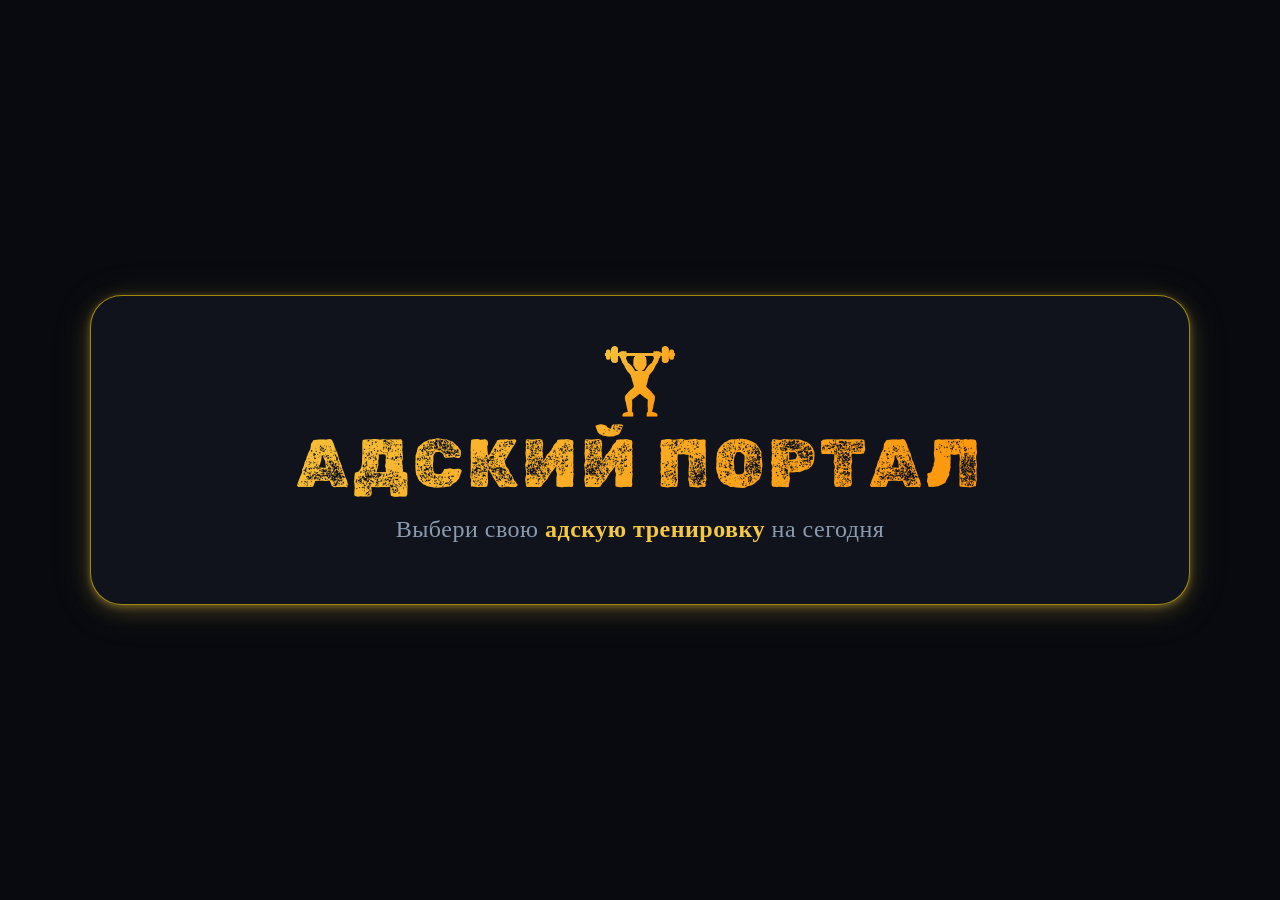
==== commit ece7103e: "Add files via upload" ====
--- a/index.html
+++ b/index.html
@@ -1,54 +1,57 @@
 <!DOCTYPE html>
 <html lang="ru">
-<head>
-    <meta charset="UTF-8" />
-    <meta name="viewport" content="width=device-width, initial-scale=1.0" />
-    <title>Адский тренировочный портал</title>
-    <link rel="stylesheet" href="style.css">
-</head>
-<body>
-    <div class="container">
+    <head>
+        <meta charset="UTF-8" />
+        <meta name="viewport" content="width=device-width, initial-scale=1.0" />
+        <title>Адский тренировочный портал</title>
+        <link rel="stylesheet" href="style.css">
+    </head>
+    <body>
+        <div class="portal" id="container">
+            <span class="portal__logo">🏋️‍♂️</span>
+            <h1 class="portal__title"><span class="portal__title-highlight">АДСКИЙ ПОРТАЛ</span></h1>
+            <p class="portal__subtitle">Выбери свою <strong class="portal__subtitle-strong">адскую тренировку</strong> на сегодня</p>
 
-        <span class="logo">🏋️‍♂️</span>
-        <h1><span>АДСКИЙ ПОРТАЛ</span></h1>
-        <p class="subtitle">Выбери свою <strong>адскую тренировку</strong> на сегодня</p>
+            <div class="portal__cards-wrapper" id="cardsWrapper">
+                <div class="portal__cards-inner">
+                    <div class="portal__cards">
+                        
+                        <!-- КАРТОЧКА 1: РУКИ -->
+                        <a href="./hands/hands.html" class="card card--hands" data-delay="0">
+                            <span class="card__icon">💀</span>
+                            <div class="card__day">Понедельник • 75–90 мин</div>
+                            <h2 class="card__title card__title--hands">Бицепс + Трицепс</h2>
+                            <p class="card__description">Руки + Запястья<br>Полный фарш на все пучки</p>
+                            <span class="card__arrow">Перейти →</span>
+                        </a>
 
-        <div class="cards">
+                        <!-- КАРТОЧКА 2: ПЛЕЧИ -->
+                        <a href="./shoulders/shoulders.html" class="card card--shoulders" data-delay="300">
+                            <span class="card__icon">🔥</span>
+                            <div class="card__day">Среда • 50–60 мин</div>
+                            <h2 class="card__title card__title--shoulders">Плечи + Трапеция</h2>
+                            <p class="card__description">Дельты + Трапеция<br>Ширина, объём, рельеф</p>
+                            <span class="card__arrow">Перейти →</span>
+                        </a>
 
-            <!-- КАРТОЧКА 1: РУКИ (ПН) -->
-            <a href="./hands/hands.html" class="card hands">
-                <span class="icon">💀</span>
-                <div class="day">Понедельник • 75–90 мин</div>
-                <h2>Руки</h2>
-                <p>Бицепс + Трицепс + Запястья<br>Полный фарш на все пучки</p>
-                <span class="arrow">Перейти →</span>
-            </a>
+                        <!-- КАРТОЧКА 3: ГРУДЬ + СПИНА -->
+                        <a href="./chest/chest.html" class="card card--chest" data-delay="600">
+                            <span class="card__icon">🏛️</span>
+                            <div class="card__day">Пятница • 60–80 мин</div>
+                            <h2 class="card__title card__title--chest">Грудь + Спина</h2>
+                            <p class="card__description">Жимы + Тяги<br>База для мощного торса</p>
+                            <span class="card__arrow">Перейти →</span>
+                        </a>
 
-            <!-- КАРТОЧКА 2: ПЛЕЧИ + ТРАПЕЦИЯ (СР) -->
-            <a href="./shoulders/shoulders.html" class="card shoulders">
-                <span class="icon">🔥</span>
-                <div class="day">Среда • 50–60 мин</div>
-                <h2>Плечи + Трапеция</h2>
-                <p>Дельты + Трапеция<br>Ширина, объём, рельеф</p>
-                <span class="arrow">Перейти →</span>
-            </a>
+                    </div>
+                </div>
+            </div>
 
-            <!-- КАРТОЧКА 3: ГРУДЬ + СПИНА (ПТ) -->
-            <a href="./chest/chest.html" class="card chest-back">
-                <span class="icon">🏛️</span>
-                <div class="day">Пятница • 60–80 мин</div>
-                <h2>Грудь + Спина</h2>
-                <p>Жимы + Тяги<br>База для мощного торса</p>
-                <span class="arrow">Перейти →</span>
-            </a>
-
+            <div class="portal__footer portal__footer--hidden" id="footer">
+                <span class="portal__footer-quote">Per aspera ad astra!</span> Только вперед, ГаЗззз!
+            </div>
         </div>
-
-        <div class="footer">
-            🦾 <span>Per aspera ad astra.</span> Только вперед, ГаЗззз! 🔥
-        </div>
-
-        <script src="app.js"></script>
-    </div>
-</body>
+        
+        <script src="main.js"></script>
+    </body>
 </html>
--- a/style.css
+++ b/style.css
@@ -1,3 +1,5 @@
+@import url('https://fonts.googleapis.com/css2?family=Patrick+Hand&family=Rubik+Dirt&family=Rye&family=UnifrakturMaguntia&display=swap');
+
 * {
     margin: 0;
     padding: 0;
@@ -6,81 +8,111 @@
 
 body {
     background: #080a10;
-    font-family: 'Segoe UI', Roboto, system-ui, -apple-system, sans-serif;
+    font-family: "Patrick Hand", cursive;
     min-height: 100vh;
     display: flex;
     align-items: center;
     justify-content: center;
     padding: 30px 15px;
     color: #e6e8ec;
-}
-
-.container {
+    font-size: 16px;
+}
+
+/* ===== PORTAL ===== */
+.portal {
     max-width: 1100px;
     width: 100%;
     background: #10131c;
     padding: 40px 30px;
     border-radius: 32px;
-    box-shadow: 0 20px 50px rgba(0, 0, 0, 0.9), 0 0 80px rgba(245, 200, 66, 0.05);
-    border: 1px solid rgba(255, 215, 0, 0.2);
+    box-shadow: 0 2px 7px rgba(180, 150, 50, 0.5), 0 5px 20px rgba(180, 150, 50, 0.25), 0 5px 40px rgba(180, 150, 50, 0.15);
+    border: 1px solid rgba(255, 215, 0, .6);
     text-align: center;
-    animation: fadeIn 0.8s ease-out;
-}
-
-@keyframes fadeIn {
+    opacity: 0;
+    transform: translateY(30px);
+    animation: portalFadeIn 0.8s ease-out forwards;
+    overflow: hidden;
+    transition: all 1.2s ease;
+}
+
+@keyframes portalFadeIn {
     0% { opacity: 0; transform: translateY(30px); }
     100% { opacity: 1; transform: translateY(0); }
 }
 
-.logo {
-    font-size: 64px;
+.portal__logo {
+    font-size: 4rem;
     margin-bottom: 10px;
-    display: block;
-}
-
-h1 {
-    font-size: 44px;
-    font-weight: 700;
-    letter-spacing: 1px;
-    margin-bottom: 8px;
-}
-
-h1 span {
     background: linear-gradient(135deg, #f5c842, #ff8c00);
     -webkit-background-clip: text;
     -webkit-text-fill-color: transparent;
 }
 
-.subtitle {
+.portal__title {
+    font-family: "Rubik Dirt", system-ui;
+    font-size: 4.25rem;
+    font-weight: 400;
+    letter-spacing: 4px;
+    margin-bottom: 8px;
+    background: linear-gradient(135deg, #f5c842, #ff8c00);
+    -webkit-background-clip: text;
+    -webkit-text-fill-color: transparent;
+}
+
+.portal__subtitle {
     color: #8a9bb0;
-    font-size: 18px;
-    margin-bottom: 40px;
+    font-size: 1.5rem;
+    margin-bottom: 20px;
     letter-spacing: 0.5px;
 }
 
-.subtitle strong {
+.portal__subtitle-strong {
     color: #f5c842;
 }
 
-.cards {
+/* ===== CARDS WRAPPER ===== */
+.portal__cards-wrapper {
+    display: grid;
+    grid-template-rows: 0fr;
+    transition: grid-template-rows 0.6s ease;
+}
+
+.portal__cards-wrapper--expanded {
+    grid-template-rows: 1fr;
+}
+
+.portal__cards-inner {
+    overflow: hidden;
+}
+
+.portal__cards {
     display: grid;
     grid-template-columns: repeat(3, 1fr);
     gap: 25px;
-}
-
+    padding: 30px;
+}
+
+/* ===== CARD ===== */
 .card {
     background: #181e28;
     border-radius: 24px;
     padding: 30px 20px 25px;
     border-left: 6px solid #f5c842;
     box-shadow: 0 4px 20px rgba(0, 0, 0, 0.5);
-    transition: all 0.3s ease;
     cursor: pointer;
     text-decoration: none;
     color: #e6e8ec;
     display: block;
     position: relative;
     overflow: hidden;
+    opacity: 0;
+    transform: translateY(30px);
+    transition: opacity 0.5s ease, transform 0.5s ease, box-shadow 0.3s ease;
+}
+
+.card--visible {
+    opacity: 1;
+    transform: translateY(0);
 }
 
 .card:hover {
@@ -92,108 +124,230 @@
     transform: scale(0.97);
 }
 
-.card .icon {
+@media (max-width: 1024px) {
+    .card {
+        padding: 20px 15px;
+        border-left: 4px solid #f5c842;
+    }
+}
+
+@media (max-width: 630px) {
+    .card {
+        padding: 15px 10px;
+        border-left: 2px solid #f5c842;
+    }
+}
+
+@media (max-width: 425px) {
+    .card {
+        padding: 10px 7px;
+    }
+}
+
+/* ===== CARD ELEMENTS ===== */
+.card__icon {
     font-size: 48px;
     display: block;
     margin-bottom: 12px;
 }
 
-.card .day {
+.card__day {
     font-size: 13px;
-    text-transform: uppercase;
+    text-transform: lowercase;
     letter-spacing: 1px;
     color: #8a9bb0;
     margin-bottom: 4px;
 }
 
-.card h2 {
+.card__title {
     font-size: 22px;
     font-weight: 700;
     margin-bottom: 8px;
-}
-
-.card p {
+    text-transform: uppercase;
+    letter-spacing: 2px;
+}
+
+.card__description {
     font-size: 14px;
     color: #9aa4b6;
     line-height: 1.5;
 }
 
-.card .arrow {
+.card__arrow {
     display: inline-block;
     margin-top: 16px;
     font-size: 14px;
-    color: #f5c842;
     font-weight: 600;
     letter-spacing: 0.5px;
     transition: transform 0.3s ease;
 }
 
-.card:hover .arrow {
+.card:hover .card__arrow {
     transform: translateX(6px);
 }
 
-.card.hands {
-    border-left-color: #ff4757;
-}
-.card.hands .arrow {
-    color: #ff4757;
-}
-.card.hands:hover {
-    box-shadow: 0 8px 40px rgba(255, 71, 87, 0.15);
-}
-
-.card.shoulders {
-    border-left-color: #e9b741;
-}
-.card.shoulders .arrow {
-    color: #e9b741;
-}
-.card.shoulders:hover {
-    box-shadow: 0 8px 40px rgba(233, 183, 65, 0.15);
-}
-
-.card.chest-back {
-    border-left-color: #4a8de6;
-}
-.card.chest-back .arrow {
-    color: #4a8de6;
-}
-.card.chest-back:hover {
-    box-shadow: 0 8px 40px rgba(74, 141, 230, 0.15);
-}
-
-.footer {
+@media (max-width: 630px) {
+    .card__title {
+        font-size: 18px;
+    }
+
+    .card__description {
+        font-size: 12px;
+        color: #9aa4b6;
+        line-height: 1.5;
+    }
+
+    .card__day {
+        font-size: 10px;
+        text-transform: lowercase;
+        letter-spacing: 1px;
+        color: #8a9bb0;
+        margin-bottom: 4px;
+    }
+}
+
+@media (max-width: 320px) {
+    .card__title {
+        font-size: 16px;
+    }
+
+    .card__description {
+        font-size: 12px;
+        line-height: 1.2;
+    }
+}
+
+/* ===== CARD MODIFICATORS ===== */
+/* Hands (красный) */
+.card--hands {
+    border-left-color: #E30102;
+}
+.card--hands .card__arrow {
+    color: #E30102;
+}
+.card--hands .card__title--hands {
+    color: #E30102;
+}
+.card--hands:hover {
+    box-shadow: 0 2px 5px rgba(227, 1, 2, 0.5), 0 5px 20px rgba(227, 1, 2, 0.25), 0 5px 40px rgba(227, 1, 2, 0.1);
+}
+
+/* Shoulders (фиолетовый) */
+.card--shoulders {
+    border-left-color: #BC00DD;
+}
+.card--shoulders .card__arrow {
+    color: #BC00DD;
+}
+.card--shoulders .card__title--shoulders {
+    color: #BC00DD;
+}
+.card--shoulders:hover {
+    box-shadow: 0 2px 5px rgba(188, 0, 221, 0.5), 0 5px 20px rgba(188, 0, 221, 0.25), 0 5px 40px rgba(188, 0, 221, 0.1);
+}
+
+/* Chest (синий) */
+.card--chest {
+    border-left-color: #0094F0;
+}
+.card--chest .card__arrow {
+    color: #0094F0;
+}
+.card--chest .card__title--chest {
+    color: #0094F0;
+}
+.card--chest:hover {
+    box-shadow: 0 2px 5px rgba(0, 148, 240, 0.5), 0 5px 20px rgba(0, 148, 240, 0.25), 0 5px 40px rgba(0, 148, 240, 0.1);
+}
+
+/* ===== FOOTER ===== */
+.portal__footer {
     margin-top: 40px;
     padding-top: 20px;
-    border-top: 1px solid #1f2733;
-    font-size: 14px;
+    border-top: 1px solid rgba(255, 215, 0, .25);
+    font-size: 1.25rem;
     color: #5f6a7a;
-}
-
-.footer span {
+    opacity: 0;
+    transition: opacity 0.5s ease 1s;
+
+    display: flex;
+    flex-direction: column;
+    align-items: end;
+    gap: 5px;
+}
+
+.portal__footer--hidden {
+    position: absolute;
+    width: 1px;
+    height: 1px;
+    margin: -1px;
+    padding: 0;
+    overflow: hidden;
+    border: 0;
+    clip: rect(0 0 0 0);
+}
+
+.portal__footer--visible {
+    opacity: 1;
+    position: static;
+    width: auto;
+    height: auto;
+    margin: 40px 0 0;
+    padding: 20px 0 0;
+    overflow: visible;
+    clip: auto;
+}
+
+.portal__footer-quote {
+    font-family: "UnifrakturMaguntia", cursive;
     color: #f5c842;
-}
-
+    font-size: 2.25rem;
+    letter-spacing: 2px;
+}
+
+@media (max-width: 425px) {
+    .portal__footer {
+        margin-top: 20px;
+        font-size: 1rem;
+    }
+
+    .portal__footer-quote {
+        font-size: 1.5rem;
+    }
+}
+
+@media (max-width: 320px) {
+    .portal__footer {
+        align-items: center;
+        font-size: .8rem;
+    }
+
+    .portal__footer-quote {
+        font-size: 1.2rem;
+    }
+}
+
+/* ===== MEDIA ===== */
 @media (max-width: 900px) {
-    .cards {
+    .portal__cards {
         grid-template-columns: repeat(2, 1fr);
     }
 }
 
 @media (max-width: 600px) {
-    .cards {
+    .portal__cards {
         grid-template-columns: 1fr;
     }
 
-    h1 {
+    .portal__title {
         font-size: 30px;
     }
 
-    .logo {
+    .portal__logo {
         font-size: 48px;
     }
 
-    .container {
+    .portal {
         padding: 30px 20px;
     }
 
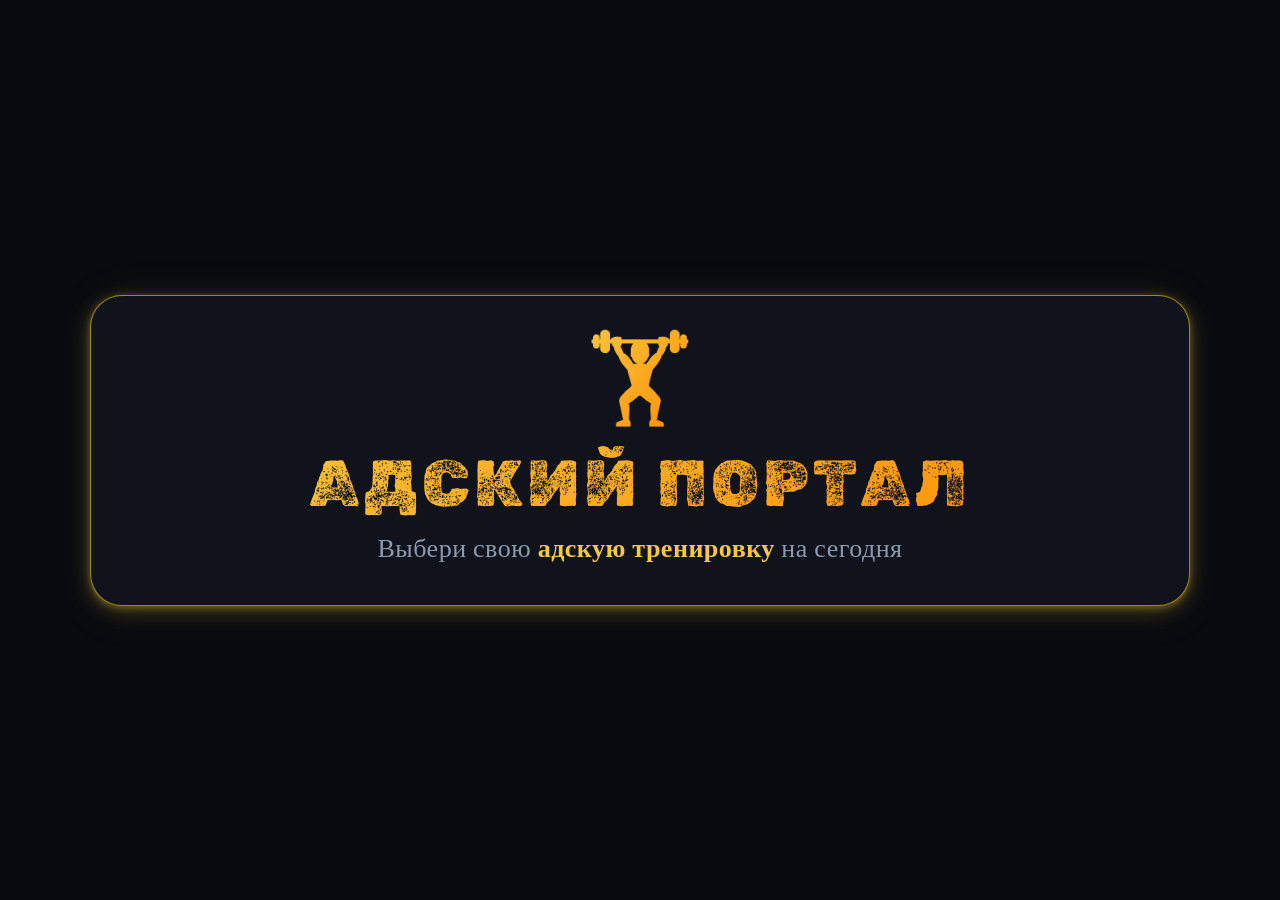
==== commit 592d83cc: "Main - mobile layout" ====
--- a/index.html
+++ b/index.html
@@ -21,7 +21,7 @@
                             <span class="card__icon">💀</span>
                             <div class="card__day">Понедельник • 75–90 мин</div>
                             <h2 class="card__title card__title--hands">Бицепс + Трицепс</h2>
-                            <p class="card__description">Руки + Запястья<br>Полный фарш на все пучки</p>
+                            <p class="card__description">Руки + Запястья<br>Полный фарш...</p>
                             <span class="card__arrow">Перейти →</span>
                         </a>
 
--- a/style.css
+++ b/style.css
@@ -16,23 +16,28 @@
     padding: 30px 15px;
     color: #e6e8ec;
     font-size: 16px;
-}
-
-/* ===== PORTAL ===== */
+
+    text-wrap: pretty;
+    word-break: keep-all; 
+}
+
 .portal {
     max-width: 1100px;
     width: 100%;
-    background: #10131c;
-    padding: 40px 30px;
-    border-radius: 32px;
-    box-shadow: 0 2px 7px rgba(180, 150, 50, 0.5), 0 5px 20px rgba(180, 150, 50, 0.25), 0 5px 40px rgba(180, 150, 50, 0.15);
-    border: 1px solid rgba(255, 215, 0, .6);
+    box-shadow: rgba(180, 150, 50, 0.5) 0px 2px 7px, rgba(180, 150, 50, 0.25) 0px 5px 20px, rgba(180, 150, 50, 0.15) 0px 5px 40px;
     text-align: center;
     opacity: 0;
     transform: translateY(30px);
-    animation: portalFadeIn 0.8s ease-out forwards;
+    background: rgb(16, 19, 28);
+    padding: 20px 10px;
+    border-radius: 32px;
+    border-width: 1px;
+    border-style: solid;
+    border-color: rgba(255, 215, 0, 0.6);
+    border-image: none;
+    animation: 0.8s ease-out 0s 1 normal forwards running portalFadeIn;
     overflow: hidden;
-    transition: all 1.2s ease;
+    transition: 1.2s;
 }
 
 @keyframes portalFadeIn {
@@ -41,8 +46,7 @@
 }
 
 .portal__logo {
-    font-size: 4rem;
-    margin-bottom: 10px;
+    font-size: calc(64px + (88 - 64) * ((100vw - 375px) / (899 - 375)));
     background: linear-gradient(135deg, #f5c842, #ff8c00);
     -webkit-background-clip: text;
     -webkit-text-fill-color: transparent;
@@ -50,7 +54,7 @@
 
 .portal__title {
     font-family: "Rubik Dirt", system-ui;
-    font-size: 4.25rem;
+    font-size: calc(32px + (65 - 32) * ((100vw - 375px) / (899 - 375)));
     font-weight: 400;
     letter-spacing: 4px;
     margin-bottom: 8px;
@@ -61,13 +65,36 @@
 
 .portal__subtitle {
     color: #8a9bb0;
-    font-size: 1.5rem;
+    /* font-size: 1.5rem; - def */
+    font-size: calc(20px + (26 - 20) * ((100vw - 375px) / (899 - 375)));
     margin-bottom: 20px;
     letter-spacing: 0.5px;
 }
 
 .portal__subtitle-strong {
     color: #f5c842;
+}
+
+@media (min-width: 425px) {
+    .portal__title {
+        margin-top: 10px;
+    }
+}
+
+@media (min-width: 900px) {
+    .portal__logo {
+        font-size: 88px
+    }
+
+    .portal__title {
+        /* font-size: 4.25rem; - def */
+        font-size: 65px
+    }
+
+    .portal__subtitle {
+        /* font-size: 1.5rem; - def */
+        font-size: 26px;
+    }
 }
 
 /* ===== CARDS WRAPPER ===== */
@@ -87,18 +114,34 @@
 
 .portal__cards {
     display: grid;
-    grid-template-columns: repeat(3, 1fr);
+    /* grid-template-columns: repeat(3, 1fr); - def */
+    grid-template-columns: 1fr;
     gap: 25px;
-    padding: 30px;
+    /* padding: 30px; - def */
+    padding: 10px;
+}
+
+@media (min-width: 900px) {
+    .portal__cards {
+        grid-template-columns: repeat(2, 1fr);
+        padding: 40px 30px;
+    }
+}
+
+@media (min-width: 1200px) {
+    .portal__cards {
+        grid-template-columns: repeat(3, 1fr);
+        padding: 40px 30px;
+    }
 }
 
 /* ===== CARD ===== */
 .card {
     background: #181e28;
     border-radius: 24px;
-    padding: 30px 20px 25px;
-    border-left: 6px solid #f5c842;
-    box-shadow: 0 4px 20px rgba(0, 0, 0, 0.5);
+    padding: 20px 10px 15px;
+    border-left: 2px solid #f5c842;
+    box-shadow: 0 4px 7px rgba(71, 69, 69, 0.4); 
     cursor: pointer;
     text-decoration: none;
     color: #e6e8ec;
@@ -115,44 +158,65 @@
     transform: translateY(0);
 }
 
-.card:hover {
-    transform: translateY(-8px);
-    box-shadow: 0 8px 40px rgba(245, 200, 66, 0.15);
-}
-
 .card:active {
     transform: scale(0.97);
 }
 
-@media (max-width: 1024px) {
+@media (min-width: 425px) {
     .card {
-        padding: 20px 15px;
         border-left: 4px solid #f5c842;
-    }
-}
-
-@media (max-width: 630px) {
+        padding: 25px 15px 20px;
+    }
+}
+
+@media (min-width: 600px) {
     .card {
-        padding: 15px 10px;
-        border-left: 2px solid #f5c842;
-    }
-}
-
-@media (max-width: 425px) {
+        margin: 0 auto;
+        width: 80%;
+    }
+}
+
+@media (min-width: 768px) {
     .card {
-        padding: 10px 7px;
+        margin: 0 auto;
+        width: 70%;
+    }
+}
+
+@media (min-width: 900px) {
+    .card {
+        margin: 0;
+        width: 100%;
+        border-left: 6px solid #f5c842;
+        box-shadow: 0 4px 7px rgba(58, 57, 57, .6), 0 4px 15px rgba(58, 57, 57, .4), 0 8px 20px rgba(58, 57, 57, .2);
+    }
+}
+
+@media (min-width: 1024px) {
+    .card:hover {
+        transform: translateY(-8px);
+    }
+}
+
+@media (min-width: 1200px) {
+    .card {
+        display: flex;
+        flex-direction: column;
+        justify-content: space-between;
     }
 }
 
 /* ===== CARD ELEMENTS ===== */
 .card__icon {
-    font-size: 48px;
+    /* font-size: 48px; - def*/
+    font-size: calc(32px + (48 - 32) * ((100vw - 375px) / (899 - 375)));
     display: block;
-    margin-bottom: 12px;
+    /* margin-bottom: 12px; */
+    margin-bottom: calc(7px + (10 - 7) * ((100vw - 375px) / (899 - 375)));
 }
 
 .card__day {
-    font-size: 13px;
+    font-size: 12px;
     text-transform: lowercase;
     letter-spacing: 1px;
     color: #8a9bb0;
@@ -160,8 +224,10 @@
 }
 
 .card__title {
-    font-size: 22px;
-    font-weight: 700;
+    font-family: "Rubik Dirt", system-ui;
+    /* font-size: 22px; - def*/
+    font-size: calc(24px + (40 - 24) * ((100vw - 375px) / (899 - 375)));
+    font-weight: 400;
     margin-bottom: 8px;
     text-transform: uppercase;
     letter-spacing: 2px;
@@ -170,55 +236,61 @@
 .card__description {
     font-size: 14px;
     color: #9aa4b6;
-    line-height: 1.5;
+    /* line-height: 1.5; - def*/
+    line-height: 1.3;
+    margin-bottom: 20px;
 }
 
 .card__arrow {
     display: inline-block;
-    margin-top: 16px;
-    font-size: 14px;
+    /* margin-top: 16px; */
+    font-size: calc(16px + (20 - 16) * ((100vw - 375px) / (899 - 375)));
     font-weight: 600;
     letter-spacing: 0.5px;
     transition: transform 0.3s ease;
 }
 
-.card:hover .card__arrow {
-    transform: translateX(6px);
-}
-
-@media (max-width: 630px) {
+@media (min-width: 425px) {
+    .card__day {
+        font-size: calc(14px + (18 - 14) * ((100vw - 375px) / (899 - 375)));
+    }
+
+    .card__description {
+        font-size: calc(16px + (24 - 16) * ((100vw - 375px) / (899 - 375)));
+    }
+}
+
+@media (min-width: 900px) {
+    .card__icon {
+        font-size: 48px;
+        margin-bottom: 10px;
+    }
+
+    .card__day {
+        font-size: 18px;
+    }
+
     .card__title {
-        font-size: 18px;
+        font-size: 40px;
+        margin-bottom: 6px;
     }
 
     .card__description {
-        font-size: 12px;
-        color: #9aa4b6;
-        line-height: 1.5;
-    }
-
-    .card__day {
-        font-size: 10px;
-        text-transform: lowercase;
-        letter-spacing: 1px;
-        color: #8a9bb0;
-        margin-bottom: 4px;
-    }
-}
-
-@media (max-width: 320px) {
-    .card__title {
-        font-size: 16px;
-    }
-
-    .card__description {
-        font-size: 12px;
-        line-height: 1.2;
+        font-size: 24px;
+    }
+
+    .card__arrow {
+        font-size: 20px;
+    }
+}
+
+@media (min-width: 1024px) {
+    .card:hover .card__arrow {
+        transform: translateX(6px) scale(1.2);
     }
 }
 
 /* ===== CARD MODIFICATORS ===== */
-/* Hands (красный) */
 .card--hands {
     border-left-color: #E30102;
 }
@@ -227,9 +299,6 @@
 }
 .card--hands .card__title--hands {
     color: #E30102;
-}
-.card--hands:hover {
-    box-shadow: 0 2px 5px rgba(227, 1, 2, 0.5), 0 5px 20px rgba(227, 1, 2, 0.25), 0 5px 40px rgba(227, 1, 2, 0.1);
 }
 
 /* Shoulders (фиолетовый) */
@@ -242,9 +311,6 @@
 .card--shoulders .card__title--shoulders {
     color: #BC00DD;
 }
-.card--shoulders:hover {
-    box-shadow: 0 2px 5px rgba(188, 0, 221, 0.5), 0 5px 20px rgba(188, 0, 221, 0.25), 0 5px 40px rgba(188, 0, 221, 0.1);
-}
 
 /* Chest (синий) */
 .card--chest {
@@ -256,23 +322,37 @@
 .card--chest .card__title--chest {
     color: #0094F0;
 }
-.card--chest:hover {
-    box-shadow: 0 2px 5px rgba(0, 148, 240, 0.5), 0 5px 20px rgba(0, 148, 240, 0.25), 0 5px 40px rgba(0, 148, 240, 0.1);
+
+@media (min-width: 1024px) {
+    .card--hands:hover {
+        box-shadow: 0 2px 5px rgba(227, 1, 2, 0.5), 0 5px 20px rgba(227, 1, 2, 0.25), 0 5px 40px rgba(227, 1, 2, 0.1);
+    }
+    .card--shoulders:hover {
+        box-shadow: 0 2px 5px rgba(188, 0, 221, 0.5), 0 5px 20px rgba(188, 0, 221, 0.25), 0 5px 40px rgba(188, 0, 221, 0.1);
+    }
+    .card--chest:hover {
+        box-shadow: 0 2px 5px rgba(0, 148, 240, 0.5), 0 5px 20px rgba(0, 148, 240, 0.25), 0 5px 40px rgba(0, 148, 240, 0.1);
+    }
 }
 
 /* ===== FOOTER ===== */
 .portal__footer {
-    margin-top: 40px;
-    padding-top: 20px;
+    /* margin-top: 40px; - def*/
+    margin-top: calc(20px + (40 - 20) * ((100vw - 375px) / (899 - 375)));
+    /* padding: 20px 0px;  - def*/
+    padding: 
+        calc(10px + (20 - 10) * ((100vw - 375px) / (899 - 375))) 
+        calc(5px + (25 - 5) * ((100vw - 375px) / (899 - 375)));
     border-top: 1px solid rgba(255, 215, 0, .25);
-    font-size: 1.25rem;
+    /* font-size: 1.25rem; - def*/
+    font-size: calc(16px + (24 - 16) * ((100vw - 375px) / (899 - 375)));
     color: #5f6a7a;
     opacity: 0;
     transition: opacity 0.5s ease 1s;
 
     display: flex;
     flex-direction: column;
-    align-items: end;
+    align-items: center;
     gap: 5px;
 }
 
@@ -292,8 +372,6 @@
     position: static;
     width: auto;
     height: auto;
-    margin: 40px 0 0;
-    padding: 20px 0 0;
     overflow: visible;
     clip: auto;
 }
@@ -301,57 +379,25 @@
 .portal__footer-quote {
     font-family: "UnifrakturMaguntia", cursive;
     color: #f5c842;
-    font-size: 2.25rem;
-    letter-spacing: 2px;
-}
-
-@media (max-width: 425px) {
+    /* font-size: 2.25rem; - def */
+    font-size: calc(30px + (45 - 30) * ((100vw - 375px) / (899 - 375)));
+}
+
+@media (min-width: 425px) {
     .portal__footer {
-        margin-top: 20px;
-        font-size: 1rem;
-    }
-
+        align-items: end;
+        letter-spacing: 2px;
+    }
+}
+
+@media (min-width: 900px) {
+    .portal__footer {
+        margin-top: 40px;
+        padding: 20px 25px;
+        font-size: 24px;
+    }
+    
     .portal__footer-quote {
-        font-size: 1.5rem;
-    }
-}
-
-@media (max-width: 320px) {
-    .portal__footer {
-        align-items: center;
-        font-size: .8rem;
-    }
-
-    .portal__footer-quote {
-        font-size: 1.2rem;
-    }
-}
-
-/* ===== MEDIA ===== */
-@media (max-width: 900px) {
-    .portal__cards {
-        grid-template-columns: repeat(2, 1fr);
-    }
-}
-
-@media (max-width: 600px) {
-    .portal__cards {
-        grid-template-columns: 1fr;
-    }
-
-    .portal__title {
-        font-size: 30px;
-    }
-
-    .portal__logo {
-        font-size: 48px;
-    }
-
-    .portal {
-        padding: 30px 20px;
-    }
-
-    .card {
-        padding: 24px 16px 20px;
+        font-size: 45px;
     }
 }
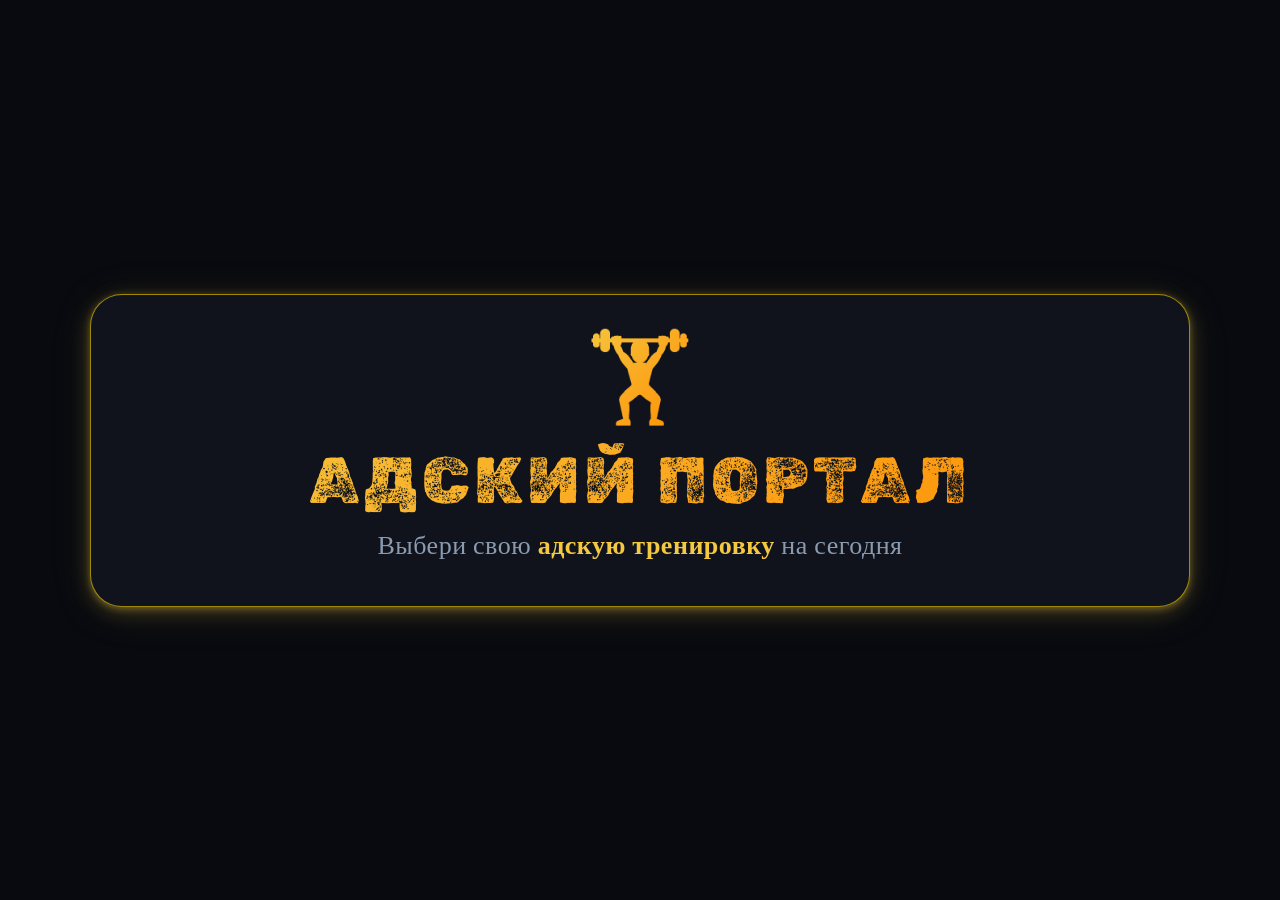
==== commit 22d61403: "Add files via upload" ====
--- a/index.html
+++ b/index.html
@@ -19,7 +19,7 @@
                         <!-- КАРТОЧКА 1: РУКИ -->
                         <a href="./hands/hands.html" class="card card--hands" data-delay="0">
                             <span class="card__icon">💀</span>
-                            <div class="card__day">Понедельник • 75–90 мин</div>
+                            <div class="card__day">Понедельник • 75–80 мин</div>
                             <h2 class="card__title card__title--hands">Бицепс + Трицепс</h2>
                             <p class="card__description">Руки + Запястья<br>Полный фарш...</p>
                             <span class="card__arrow">Перейти →</span>
--- a/style.css
+++ b/style.css
@@ -1,5 +1,94 @@
 @import url('https://fonts.googleapis.com/css2?family=Patrick+Hand&family=Rubik+Dirt&family=Rye&family=UnifrakturMaguntia&display=swap');
 
+/* ============================================
+   ROOT VARIABLES
+   ============================================ */
+:root {
+    /* ---------- Breakpoints ---------- */
+    --bp-mobile: 375px;
+    --bp-tablet: 768px;
+    --bp-desktop: 1024px;
+    --bp-wide: 1200px;
+    
+    /* ---------- Spacing ---------- */
+    --space-xs: 4px;
+    --space-sm: 8px;
+    --space-md: 16px;
+    --space-lg: 24px;
+    --space-xl: 32px;
+    --space-xxl: 48px;
+    
+    /* ---------- Radii ---------- */
+    --radius-sm: 16px;
+    --radius-md: 24px;
+    --radius-lg: 32px;
+    
+    /* ---------- Colors ---------- */
+    --color-gold: #f5c842;
+    --color-gold-dark: #ff8c00;
+    --color-red: #E30102;
+    --color-purple: #BC00DD;
+    --color-blue: #0094F0;
+    --color-bg: #080a10;
+    --color-surface: #10131c;
+    --color-card: #181e28;
+    --color-text: #e6e8ec;
+    --color-text-secondary: #8a9bb0;
+    --color-text-muted: #5f6a7a;
+    
+    /* ---------- Base font size (fallback) ---------- */
+    --fs-base: 16px;
+}
+
+/* ============================================
+   ВЫДЕЛЕНИЕ (SELECTION) — ДЛЯ ВСЕЙ СТРАНИЦЫ
+   ============================================ */
+::selection {
+    background: var(--color-gold);
+    color: var(--color-text);
+}
+
+::-moz-selection {
+    background: var(--color-gold);
+    color: var(--color-text);
+}
+
+/* РУКИ */
+.card--hands ::selection {
+    background: var(--color-red);
+    color: var(--color-text);
+}
+
+.card--hands ::-moz-selection {
+    background: var(--color-red);
+    color: var(--color-text);
+}
+
+/* ПЛЕЧИ */
+.card--shoulderse ::selection {
+    background: var(--color-purple);
+    color: var(--color-text);
+}
+
+.card--shoulders ::-moz-selection {
+    background: var(--color-purple);
+    color: var(--color-text);
+}
+
+/*  ГРУДЬ + СПИНА */
+.card--chest ::selection {
+    background: var(--color-blue);
+    color: var(--color-text);
+}
+
+.card--chest ::-moz-selection {
+    background: var(--color-blue);
+    color: var(--color-text);
+}
+
+/* ============================================
+   RESET & BASE
+   ============================================ */
 * {
     margin: 0;
     padding: 0;
@@ -7,37 +96,39 @@
 }
 
 body {
-    background: #080a10;
+    background: var(--color-bg);
     font-family: "Patrick Hand", cursive;
     min-height: 100vh;
     display: flex;
     align-items: center;
     justify-content: center;
     padding: 30px 15px;
-    color: #e6e8ec;
-    font-size: 16px;
-
+    color: var(--color-text);
+    font-size: var(--fs-base);
     text-wrap: pretty;
-    word-break: keep-all; 
-}
-
+    word-break: keep-all;
+}
+
+/* ============================================
+   PORTAL CONTAINER
+   ============================================ */
 .portal {
     max-width: 1100px;
     width: 100%;
-    box-shadow: rgba(180, 150, 50, 0.5) 0px 2px 7px, rgba(180, 150, 50, 0.25) 0px 5px 20px, rgba(180, 150, 50, 0.15) 0px 5px 40px;
+    background: var(--color-surface);
+    padding: 20px 10px;
+    border-radius: var(--radius-lg);
+    border: 1px solid rgba(255, 215, 0, 0.6);
+    box-shadow: 
+        0 2px 7px rgba(180, 150, 50, 0.5),
+        0 5px 20px rgba(180, 150, 50, 0.25),
+        0 5px 40px rgba(180, 150, 50, 0.15);
     text-align: center;
     opacity: 0;
     transform: translateY(30px);
-    background: rgb(16, 19, 28);
-    padding: 20px 10px;
-    border-radius: 32px;
-    border-width: 1px;
-    border-style: solid;
-    border-color: rgba(255, 215, 0, 0.6);
-    border-image: none;
-    animation: 0.8s ease-out 0s 1 normal forwards running portalFadeIn;
+    animation: portalFadeIn 0.8s ease-out forwards;
     overflow: hidden;
-    transition: 1.2s;
+    transition: 1.2s ease;
 }
 
 @keyframes portalFadeIn {
@@ -45,59 +136,45 @@
     100% { opacity: 1; transform: translateY(0); }
 }
 
+/* ============================================
+   PORTAL ELEMENTS
+   ============================================ */
+
+/* ---- Logo ---- */
 .portal__logo {
-    font-size: calc(64px + (88 - 64) * ((100vw - 375px) / (899 - 375)));
-    background: linear-gradient(135deg, #f5c842, #ff8c00);
+    font-size: calc(4rem + 1.5 * ((100vw - 375px) / 524));
+    background: linear-gradient(135deg, var(--color-gold), var(--color-gold-dark));
     -webkit-background-clip: text;
     -webkit-text-fill-color: transparent;
 }
 
+/* ---- Title ---- */
 .portal__title {
     font-family: "Rubik Dirt", system-ui;
-    font-size: calc(32px + (65 - 32) * ((100vw - 375px) / (899 - 375)));
+    font-size: calc(2rem + 2.0625 * ((100vw - 375px) / 524));
     font-weight: 400;
     letter-spacing: 4px;
-    margin-bottom: 8px;
-    background: linear-gradient(135deg, #f5c842, #ff8c00);
+    margin-bottom: var(--space-sm);
+    background: linear-gradient(135deg, var(--color-gold), var(--color-gold-dark));
     -webkit-background-clip: text;
     -webkit-text-fill-color: transparent;
 }
 
+/* ---- Subtitle ---- */
 .portal__subtitle {
-    color: #8a9bb0;
-    /* font-size: 1.5rem; - def */
-    font-size: calc(20px + (26 - 20) * ((100vw - 375px) / (899 - 375)));
-    margin-bottom: 20px;
+    color: var(--color-text-secondary);
+    font-size: calc(1.25rem + 0.375 * ((100vw - 375px) / 524));
+    margin-bottom: var(--space-lg);
     letter-spacing: 0.5px;
 }
 
 .portal__subtitle-strong {
-    color: #f5c842;
-}
-
-@media (min-width: 425px) {
-    .portal__title {
-        margin-top: 10px;
-    }
-}
-
-@media (min-width: 900px) {
-    .portal__logo {
-        font-size: 88px
-    }
-
-    .portal__title {
-        /* font-size: 4.25rem; - def */
-        font-size: 65px
-    }
-
-    .portal__subtitle {
-        /* font-size: 1.5rem; - def */
-        font-size: 26px;
-    }
-}
-
-/* ===== CARDS WRAPPER ===== */
+    color: var(--color-gold);
+}
+
+/* ============================================
+   CARDS WRAPPER (collapsible animation)
+   ============================================ */
 .portal__cards-wrapper {
     display: grid;
     grid-template-rows: 0fr;
@@ -112,39 +189,30 @@
     overflow: hidden;
 }
 
+/* ============================================
+   CARDS GRID
+   ============================================ */
 .portal__cards {
     display: grid;
-    /* grid-template-columns: repeat(3, 1fr); - def */
     grid-template-columns: 1fr;
-    gap: 25px;
-    /* padding: 30px; - def */
-    padding: 10px;
-}
-
-@media (min-width: 900px) {
-    .portal__cards {
-        grid-template-columns: repeat(2, 1fr);
-        padding: 40px 30px;
-    }
-}
-
-@media (min-width: 1200px) {
-    .portal__cards {
-        grid-template-columns: repeat(3, 1fr);
-        padding: 40px 30px;
-    }
-}
-
-/* ===== CARD ===== */
+    gap: var(--space-lg);
+    padding: var(--space-sm);
+}
+
+/* ============================================
+   CARD
+   ============================================ */
 .card {
-    background: #181e28;
-    border-radius: 24px;
-    padding: 20px 10px 15px;
-    border-left: 2px solid #f5c842;
-    box-shadow: 0 4px 7px rgba(71, 69, 69, 0.4); 
+    background: var(--color-card);
+    border-radius: var(--radius-md);
+    padding: calc(1.25rem + 0.3125 * ((100vw - 375px) / 524)) 
+             calc(0.625rem + 0.3125 * ((100vw - 375px) / 524)) 
+             calc(0.9375rem + 0.3125 * ((100vw - 375px) / 524));
+    border-left: 2px solid var(--color-gold);
+    box-shadow: 0 4px 7px rgba(71, 69, 69, 0.4);
     cursor: pointer;
     text-decoration: none;
-    color: #e6e8ec;
+    color: var(--color-text);
     display: block;
     position: relative;
     overflow: hidden;
@@ -162,198 +230,101 @@
     transform: scale(0.97);
 }
 
-@media (min-width: 425px) {
-    .card {
-        border-left: 4px solid #f5c842;
-        padding: 25px 15px 20px;
-    }
-}
-
-@media (min-width: 600px) {
-    .card {
-        margin: 0 auto;
-        width: 80%;
-    }
-}
-
-@media (min-width: 768px) {
-    .card {
-        margin: 0 auto;
-        width: 70%;
-    }
-}
-
-@media (min-width: 900px) {
-    .card {
-        margin: 0;
-        width: 100%;
-        border-left: 6px solid #f5c842;
-        box-shadow: 0 4px 7px rgba(58, 57, 57, .6), 0 4px 15px rgba(58, 57, 57, .4), 0 8px 20px rgba(58, 57, 57, .2);
-    }
-}
-
-@media (min-width: 1024px) {
-    .card:hover {
-        transform: translateY(-8px);
-    }
-}
-
-@media (min-width: 1200px) {
-    .card {
-        display: flex;
-        flex-direction: column;
-        justify-content: space-between;
-    }
-}
-
-/* ===== CARD ELEMENTS ===== */
+/* ============================================
+   CARD ELEMENTS
+   ============================================ */
 .card__icon {
-    /* font-size: 48px; - def*/
-    font-size: calc(32px + (48 - 32) * ((100vw - 375px) / (899 - 375)));
+    font-size: calc(2rem + 1 * ((100vw - 375px) / 524));
     display: block;
-    /* margin-bottom: 12px; */
-    margin-bottom: calc(7px + (10 - 7) * ((100vw - 375px) / (899 - 375)));
+    margin-bottom: calc(0.4375rem + 0.1875 * ((100vw - 375px) / 524));
 }
 
 .card__day {
-    font-size: 12px;
+    font-size: calc(0.75rem + 0.375 * ((100vw - 375px) / 524));
     text-transform: lowercase;
     letter-spacing: 1px;
-    color: #8a9bb0;
-    margin-bottom: 4px;
+    color: var(--color-text-secondary);
+    margin-bottom: var(--space-xs);
 }
 
 .card__title {
     font-family: "Rubik Dirt", system-ui;
-    /* font-size: 22px; - def*/
-    font-size: calc(24px + (40 - 24) * ((100vw - 375px) / (899 - 375)));
+    font-size: calc(1.5rem + 1 * ((100vw - 375px) / 524));
     font-weight: 400;
-    margin-bottom: 8px;
+    margin-bottom: var(--space-sm);
     text-transform: uppercase;
     letter-spacing: 2px;
 }
 
 .card__description {
-    font-size: 14px;
+    font-size: calc(0.875rem + 0.625 * ((100vw - 375px) / 524));
     color: #9aa4b6;
-    /* line-height: 1.5; - def*/
     line-height: 1.3;
-    margin-bottom: 20px;
+    margin-bottom: var(--space-lg);
 }
 
 .card__arrow {
     display: inline-block;
-    /* margin-top: 16px; */
-    font-size: calc(16px + (20 - 16) * ((100vw - 375px) / (899 - 375)));
+    font-size: calc(1rem + 0.25 * ((100vw - 375px) / 524));
     font-weight: 600;
     letter-spacing: 0.5px;
     transition: transform 0.3s ease;
 }
 
-@media (min-width: 425px) {
-    .card__day {
-        font-size: calc(14px + (18 - 14) * ((100vw - 375px) / (899 - 375)));
-    }
-
-    .card__description {
-        font-size: calc(16px + (24 - 16) * ((100vw - 375px) / (899 - 375)));
-    }
-}
-
-@media (min-width: 900px) {
-    .card__icon {
-        font-size: 48px;
-        margin-bottom: 10px;
-    }
-
-    .card__day {
-        font-size: 18px;
-    }
-
-    .card__title {
-        font-size: 40px;
-        margin-bottom: 6px;
-    }
-
-    .card__description {
-        font-size: 24px;
-    }
-
-    .card__arrow {
-        font-size: 20px;
-    }
-}
-
-@media (min-width: 1024px) {
-    .card:hover .card__arrow {
-        transform: translateX(6px) scale(1.2);
-    }
-}
-
-/* ===== CARD MODIFICATORS ===== */
+/* ============================================
+   CARD MODIFIERS
+   ============================================ */
+
+/* ---- Hands (red) ---- */
 .card--hands {
-    border-left-color: #E30102;
+    border-left-color: var(--color-red);
 }
 .card--hands .card__arrow {
-    color: #E30102;
+    color: var(--color-red);
 }
 .card--hands .card__title--hands {
-    color: #E30102;
-}
-
-/* Shoulders (фиолетовый) */
+    color: var(--color-red);
+}
+
+/* ---- Shoulders (purple) ---- */
 .card--shoulders {
-    border-left-color: #BC00DD;
+    border-left-color: var(--color-purple);
 }
 .card--shoulders .card__arrow {
-    color: #BC00DD;
+    color: var(--color-purple);
 }
 .card--shoulders .card__title--shoulders {
-    color: #BC00DD;
-}
-
-/* Chest (синий) */
+    color: var(--color-purple);
+}
+
+/* ---- Chest (blue) ---- */
 .card--chest {
-    border-left-color: #0094F0;
+    border-left-color: var(--color-blue);
 }
 .card--chest .card__arrow {
-    color: #0094F0;
+    color: var(--color-blue);
 }
 .card--chest .card__title--chest {
-    color: #0094F0;
-}
-
-@media (min-width: 1024px) {
-    .card--hands:hover {
-        box-shadow: 0 2px 5px rgba(227, 1, 2, 0.5), 0 5px 20px rgba(227, 1, 2, 0.25), 0 5px 40px rgba(227, 1, 2, 0.1);
-    }
-    .card--shoulders:hover {
-        box-shadow: 0 2px 5px rgba(188, 0, 221, 0.5), 0 5px 20px rgba(188, 0, 221, 0.25), 0 5px 40px rgba(188, 0, 221, 0.1);
-    }
-    .card--chest:hover {
-        box-shadow: 0 2px 5px rgba(0, 148, 240, 0.5), 0 5px 20px rgba(0, 148, 240, 0.25), 0 5px 40px rgba(0, 148, 240, 0.1);
-    }
-}
-
-/* ===== FOOTER ===== */
+    color: var(--color-blue);
+}
+
+/* ============================================
+   FOOTER
+   ============================================ */
 .portal__footer {
-    /* margin-top: 40px; - def*/
-    margin-top: calc(20px + (40 - 20) * ((100vw - 375px) / (899 - 375)));
-    /* padding: 20px 0px;  - def*/
+    margin-top: calc(1.25rem + 1.25 * ((100vw - 375px) / 524));
     padding: 
-        calc(10px + (20 - 10) * ((100vw - 375px) / (899 - 375))) 
-        calc(5px + (25 - 5) * ((100vw - 375px) / (899 - 375)));
-    border-top: 1px solid rgba(255, 215, 0, .25);
-    /* font-size: 1.25rem; - def*/
-    font-size: calc(16px + (24 - 16) * ((100vw - 375px) / (899 - 375)));
-    color: #5f6a7a;
+        calc(0.625rem + 0.625 * ((100vw - 375px) / 524))
+        calc(0.3125rem + 1.25 * ((100vw - 375px) / 524));
+    border-top: 1px solid rgba(255, 215, 0, 0.25);
+    font-size: calc(1rem + 0.5 * ((100vw - 375px) / 524));
+    color: var(--color-text-muted);
     opacity: 0;
     transition: opacity 0.5s ease 1s;
-
     display: flex;
     flex-direction: column;
     align-items: center;
-    gap: 5px;
+    gap: var(--space-xs);
 }
 
 .portal__footer--hidden {
@@ -378,26 +349,151 @@
 
 .portal__footer-quote {
     font-family: "UnifrakturMaguntia", cursive;
-    color: #f5c842;
-    /* font-size: 2.25rem; - def */
-    font-size: calc(30px + (45 - 30) * ((100vw - 375px) / (899 - 375)));
-}
-
+    color: var(--color-gold);
+    font-size: calc(1.875rem + 0.9375 * ((100vw - 375px) / 524));
+}
+
+/* ============================================
+   MEDIA QUERIES
+   ============================================ */
+
+/* ---- 425px+ ---- */
 @media (min-width: 425px) {
+    .portal__title {
+        margin-top: var(--space-sm);
+    }
+    
+    .card {
+        border-left-width: 4px;
+        padding: calc(1.5625rem + 0.3125 * ((100vw - 375px) / 524))
+                 calc(0.9375rem + 0.3125 * ((100vw - 375px) / 524))
+                 calc(1.25rem + 0.3125 * ((100vw - 375px) / 524));
+    }
+    
     .portal__footer {
         align-items: end;
         letter-spacing: 2px;
     }
 }
 
+/* ---- 600px+ ---- */
+@media (min-width: 600px) {
+    .card {
+        margin: 0 auto;
+        width: 80%;
+    }
+}
+
+/* ---- 768px+ ---- */
+@media (min-width: 768px) {
+    .card {
+        margin: 0 auto;
+        width: 70%;
+    }
+}
+
+/* ---- 900px+ ---- */
 @media (min-width: 900px) {
+    /* Cards grid */
+    .portal__cards {
+        grid-template-columns: repeat(2, 1fr);
+        padding: 40px 30px;
+    }
+    
+    /* Card */
+    .card {
+        margin: 0;
+        width: 100%;
+        border-left-width: 6px;
+        padding: 30px 20px 25px;
+        box-shadow: 
+            0 4px 7px rgba(58, 57, 57, 0.6),
+            0 4px 15px rgba(58, 57, 57, 0.4),
+            0 8px 20px rgba(58, 57, 57, 0.2);
+    }
+    
+    /* Card elements */
+    .card__icon {
+        font-size: 48px;
+        margin-bottom: 10px;
+    }
+    .card__day {
+        font-size: 18px;
+    }
+    .card__title {
+        font-size: 40px;
+        margin-bottom: 6px;
+    }
+    .card__description {
+        font-size: 24px;
+    }
+    .card__arrow {
+        font-size: 20px;
+    }
+    
+    /* Portal elements */
+    .portal__logo {
+        font-size: 88px;
+    }
+    .portal__title {
+        font-size: 65px;
+    }
+    .portal__subtitle {
+        font-size: 26px;
+    }
+    
+    /* Footer */
     .portal__footer {
         margin-top: 40px;
         padding: 20px 25px;
         font-size: 24px;
     }
-    
     .portal__footer-quote {
         font-size: 45px;
     }
+}
+
+/* ---- 1024px+ ---- */
+@media (min-width: 1024px) {
+    /* Hover only on desktop */
+    .card:hover {
+        transform: translateY(-8px);
+    }
+    .card:hover .card__arrow {
+        transform: translateX(6px) scale(1.2);
+    }
+    
+    /* Shadow on hover */
+    .card--hands:hover {
+        box-shadow: 
+            0 2px 5px rgba(227, 1, 2, 0.5),
+            0 5px 20px rgba(227, 1, 2, 0.25),
+            0 5px 40px rgba(227, 1, 2, 0.1);
+    }
+    .card--shoulders:hover {
+        box-shadow: 
+            0 2px 5px rgba(188, 0, 221, 0.5),
+            0 5px 20px rgba(188, 0, 221, 0.25),
+            0 5px 40px rgba(188, 0, 221, 0.1);
+    }
+    .card--chest:hover {
+        box-shadow: 
+            0 2px 5px rgba(0, 148, 240, 0.5),
+            0 5px 20px rgba(0, 148, 240, 0.25),
+            0 5px 40px rgba(0, 148, 240, 0.1);
+    }
+}
+
+/* ---- 1200px+ ---- */
+@media (min-width: 1200px) {
+    .portal__cards {
+        grid-template-columns: repeat(3, 1fr);
+        padding: 40px 30px;
+    }
+    
+    .card {
+        display: flex;
+        flex-direction: column;
+        justify-content: space-between;
+    }
 }
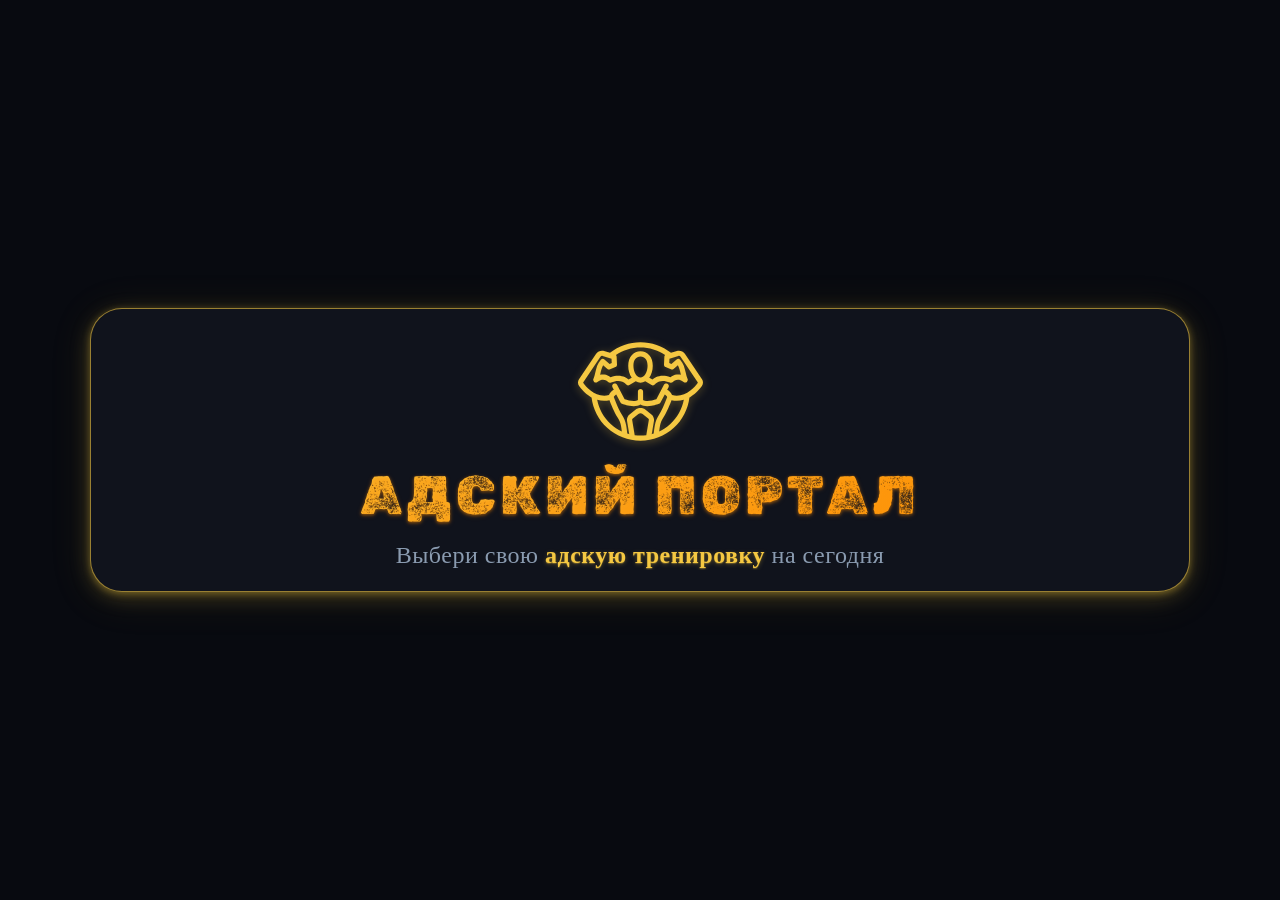
==== commit 31600b2b: "2.0" ====
--- a/index.html
+++ b/index.html
@@ -7,51 +7,80 @@
         <link rel="stylesheet" href="style.css">
     </head>
     <body>
-        <div class="portal" id="container">
-            <span class="portal__logo">🏋️‍♂️</span>
-            <h1 class="portal__title"><span class="portal__title-highlight">АДСКИЙ ПОРТАЛ</span></h1>
+        <svg xmlns="http://www.w3.org/2000/svg" style="display:none">
+            <symbol id="icon-sportsman" viewBox="0 0 481.688 481.688">
+                <path fill="currentColor" d="M477.803,193.838l-66.081-98.23c-6.754-10.04-19.073-14.432-30.658-10.927l-22.729,6.878c-33.361-26.276-74.86-40.695-117.487-40.695c-42.627,0-84.128,14.42-117.49,40.697l-22.733-6.88C89.04,81.174,76.72,85.568,69.966,95.608l-66.083,98.23c-5.313,7.898-5.161,18.384,0.375,26.09c6.966,9.697,21.828,27.92,43.107,41.027c1.621,0.998,3.25,1.935,4.882,2.839c5.413,44.884,26.645,86.275,60.183,117.053c35.118,32.228,80.724,49.976,128.417,49.976c47.688,0,93.291-17.749,128.407-49.976c33.538-30.779,54.769-72.169,60.182-117.052c1.633-0.905,3.263-1.842,4.884-2.841c21.278-13.106,36.142-31.33,43.107-41.026C482.967,212.221,483.117,201.736,477.803,193.838z M335.634,99.751c-1.661,1.715-2.7,4.004-2.813,6.501l-1.406,30.942c-0.191,4.208,2.274,8.084,6.166,9.694l20.394,8.438c3.479,1.441,7.474,0.803,10.331-1.648l16.532-14.17c5.294,9.148,7.899,20.701,10.438,31.958c0.383,1.698,0.762,3.379,1.147,5.044c-6.394-1.571-11.991-1.595-16.404-1.059c-8.551,1.039-16.809,4.637-23.823,10.298c-24.591-9.253-43.014-5.52-54.439-0.461c-6.43,2.847-11.353,6.377-14.833,9.415l-12.324-7.135c8.396-11.711,13.516-27.903,13.516-46.053c0-16.847-4.657-30.95-13.468-40.784c-8.42-9.398-20.424-14.573-33.803-14.573s-25.383,5.175-33.803,14.573c-8.811,9.834-13.468,23.938-13.468,40.784c0,18.149,5.12,34.342,13.516,46.053l-12.325,7.135c-3.48-3.038-8.403-6.568-14.833-9.415c-11.427-5.06-29.849-8.792-54.438,0.461c-7.016-5.662-15.273-9.259-23.823-10.298c-4.415-0.536-10.012-0.512-16.404,1.059c0.386-1.665,0.765-3.347,1.147-5.045c2.538-11.257,5.143-22.809,10.438-31.957l16.532,14.17c2.857,2.45,6.852,3.087,10.331,1.647l20.393-8.438c3.893-1.61,6.357-5.487,6.166-9.694l-1.406-30.942c-0.113-2.495-1.151-4.783-2.81-6.497c27.875-18.725,60.935-28.89,94.792-28.89C274.703,70.864,307.761,81.028,335.634,99.751z M213.574,141.515c0-22.14,10.194-35.357,27.271-35.357s27.27,13.218,27.27,35.357c0,24.502-12.488,45.203-27.27,45.203S213.574,166.017,213.574,141.515z M73.906,272.971c8.869,2.622,17.875,3.939,26.992,3.938c6.756,0,13.575-0.739,20.442-2.183c5.707,15.147,18.323,46.704,31.254,66.271c6.665,10.085,11.108,21.229,13.207,33.121c1.339,7.588,2.322,14.754,3.027,20.726c-15.524-7.265-29.989-16.907-42.874-28.731C98.85,341.239,80.73,308.628,73.906,272.971z M147.335,252.251l16.439,31.383c1.134,2.164,3.021,3.838,5.304,4.707c0.549,0.208,13.613,5.138,29.12,7.645c5.989,0.969,11.542,1.452,16.653,1.452c10.591,0,19.281-2.076,25.993-6.213c9.949,6.133,24.244,7.737,42.646,4.761c15.507-2.507,28.571-7.436,29.12-7.645c2.283-0.869,4.17-2.543,5.304-4.707l16.438-31.381c3.881,2.412,8.06,5.943,9.359,9.798c-3.654,10.026-17.665,47.283-31.303,67.918c-8.183,12.382-13.639,26.066-16.217,40.673c-2.354,13.334-3.655,25.247-4.304,32.365c-2.573,0.809-5.166,1.559-7.778,2.245l8.562-50.899c1.606-9.546-2.077-19.251-9.612-25.329l-21.525-17.359c-11.988-9.668-29.393-9.67-41.379,0l-21.526,17.359c-7.535,6.078-11.219,15.783-9.612,25.329l8.563,50.898c-2.612-0.686-5.205-1.436-7.778-2.245c-0.649-7.118-1.951-19.03-4.304-32.363c-2.576-14.605-8.033-28.289-16.217-40.673c-13.621-20.612-27.645-57.891-31.302-67.92C139.278,258.191,143.462,254.659,147.335,252.251z M218.55,409.356l-9.812-58.322c-0.408-2.428,0.528-4.896,2.445-6.442l21.526-17.359c4.712-3.801,11.553-3.802,16.269,0l21.524,17.358c1.917,1.546,2.854,4.015,2.445,6.443l-9.811,58.322c-7.346,0.966-14.788,1.467-22.29,1.467C233.343,410.824,225.898,410.322,218.55,409.356z M355.733,366.113c-12.886,11.826-27.352,21.468-42.876,28.733c0.705-5.964,1.688-13.126,3.029-20.728c2.1-11.894,6.543-23.038,13.207-33.122c12.931-19.567,25.547-51.124,31.255-66.271c6.867,1.444,13.684,2.183,20.442,2.183c9.116,0,18.121-1.317,26.99-3.938C400.956,308.627,382.836,341.239,355.733,366.113z M461.187,208.26c-13.107,18.245-48.365,58.231-98.819,46.438c-3.698-9.932-12.393-16.533-18.71-20.209l5.198-9.924c2.563-4.893,0.674-10.936-4.219-13.499s-10.936-0.673-13.498,4.218l-29.129,55.611c-14.511,4.891-40.468,10.368-51.166,2.987v-33.038c0-5.523-4.478-10-10-10s-10,4.477-10,10v33.034c-10.674,7.344-36.651,1.882-51.169-2.991l-29.127-55.604c-2.563-4.892-8.605-6.781-13.499-4.218c-4.892,2.563-6.78,8.606-4.218,13.499l5.198,9.924c-6.317,3.676-15.011,10.277-18.71,20.209c-50.451,11.799-85.711-28.192-98.818-46.438c-0.684-0.952-0.693-2.262-0.023-3.258l66.082-98.229c1.823-2.71,5.149-3.893,8.271-2.948l34.377,10.404l0.767,16.863l-8.236,3.408l-19.953-17.103c-4.023-3.447-10.038-3.16-13.711,0.656c-13.215,13.723-17.441,32.472-21.171,49.013c-2.09,9.266-4.063,18.018-7.292,24.476c-2.094,4.188-1.002,9.268,2.629,12.226c3.63,2.957,8.826,2.998,12.504,0.102c21.248-16.741,36.018-5.293,41.38,0.406c2.92,3.101,7.48,4.014,11.369,2.273c16.438-7.36,31.063-8.486,43.468-3.347c8.874,3.677,13.592,9.464,14.007,9.99c2.979,4.232,8.581,5.325,13.067,2.729l24.433-14.145c5.624,3.187,11.823,4.943,18.375,4.943s12.752-1.756,18.375-4.943l24.432,14.145c4.433,2.566,10.086,1.369,13.098-2.772c0.178-0.244,18.188-24.177,57.445-6.6c3.888,1.74,8.449,0.828,11.369-2.273c5.363-5.7,20.131-17.146,41.38-0.405c3.678,2.897,8.874,2.855,12.504-0.102c3.631-2.958,4.723-8.038,2.629-12.226c-3.229-6.458-5.202-15.21-7.292-24.476c-3.729-16.542-7.957-35.291-21.172-49.014c-3.676-3.816-9.688-4.105-13.711-0.656l-19.952,17.102l-8.237-3.408l0.767-16.863l34.378-10.404c3.125-0.944,6.449,0.239,8.271,2.948l66.081,98.23C461.88,205.998,461.87,207.307,461.187,208.26z"/>
+            </symbol>
+            <symbol id="icon-fire" viewBox="0 0 24 24">
+                <path fill="currentColor" d="M12,24c-5,0-9-4-9-9c0-4,2.4-8.2,3.4-9.8C7,4.3,9.8,0,12,0c0.6,0,1,0.4,1,1s-0.4,1-1,1c-1.4,0.2-7,7.4-7,13c0,3.9,3.1,7,7,7s7-3.1,7-7c0-0.8-0.1-1.6-0.3-2.6c-0.5-1.9-1.4-4.1-2.7-6.1c-0.3-0.5-0.2-1.1,0.3-1.4c0.5-0.3,1.1-0.2,1.4,0.3c1.4,2.2,2.4,4.6,3,6.7C20.9,13,21,14.1,21,15C21,20,17,24,12,24z"/>
+                <path fill="currentColor" d="M15,9.9c-0.3,0-0.6-0.1-0.8-0.3C12.1,7.2,11,4.2,11,1c0-0.6,0.4-1,1-1s1,0.4,1,1c0,2.7,1,5.3,2.7,7.3c0.4,0.4,0.3,1-0.1,1.4C15.5,9.8,15.2,9.9,15,9.9z"/>
+                <path fill="currentColor" d="M15,9.9c-0.3,0-0.5-0.1-0.7-0.3c-0.4-0.4-0.4-1,0-1.4c0.7-0.8,1.3-1.7,1.5-2.7C15.9,5,16.5,4.7,17,4.8c0.5,0.1,0.9,0.7,0.7,1.2c-0.3,1.3-1.1,2.6-2,3.6C15.5,9.8,15.2,9.9,15,9.9z"/>
+                <path fill="currentColor" d="M12,24c-2.8,0-5-2.2-5-5c0-3.1,3.1-8,5-8c0.6,0,1,0.4,1,1c0,0.5-0.4,0.9-0.9,1C11.4,13.4,9,16.6,9,19c0,1.7,1.3,3,3,3s3-1.3,3-3c0-0.3-0.1-0.7-0.2-1.2c-0.2-0.9-0.7-1.9-1.3-2.9c-0.3-0.5-0.2-1.1,0.3-1.4c0.5-0.3,1.1-0.2,1.4,0.3c0.7,1.1,1.3,2.4,1.6,3.5c0.1,0.6,0.2,1.1,0.2,1.7C17,21.8,14.8,24,12,24z"/>
+                <path fill="currentColor" d="M13.5,17c-0.3,0-0.6-0.1-0.8-0.3C11.6,15.3,11,13.7,11,12c0-0.6,0.4-1,1-1s1,0.4,1,1c0,1.2,0.4,2.4,1.2,3.3c0.4,0.4,0.3,1-0.1,1.4C14,16.9,13.7,17,13.5,17z"/>
+                <path fill="currentColor" d="M13.5,17c-0.3,0-0.5-0.1-0.7-0.3c-0.4-0.4-0.4-1,0-1.4c0.3-0.3,0.5-0.7,0.6-1.1c0.1-0.5,0.7-0.9,1.2-0.7c0.5,0.1,0.9,0.7,0.7,1.2c-0.2,0.8-0.6,1.5-1.2,2C14,16.9,13.7,17,13.5,17z"/>
+            </symbol>
+            <symbol id="icon-skeleton" viewBox="0 0 512 512">
+                <path fill="currentColor" d="M208.321,195.163c16.924,0,30.654-13.726,30.654-30.654c0-16.929-13.73-30.654-30.654-30.654c-16.928,0-30.645,13.725-30.645,30.654C177.675,181.437,191.393,195.163,208.321,195.163z"/>
+                <path fill="currentColor" d="M303.675,195.163c16.929,0,30.654-13.726,30.654-30.654c0-16.929-13.725-30.654-30.654-30.654c-16.919,0-30.646,13.725-30.646,30.654C273.029,181.437,286.756,195.163,303.675,195.163z"/>
+                <path fill="currentColor" d="M256.003,209.838c4.216,17.913,22.116,7.372,16.859-1.053l-16.859-26.338l-16.86,26.338C233.881,217.21,251.79,227.751,256.003,209.838z"/>
+                <path fill="currentColor" d="M203.387,245.334v16.799h18.392v-24.516h-10.67C206.84,237.618,203.387,241.079,203.387,245.334z"/>
+                <rect x="232.332" y="237.618" fill="currentColor" width="18.387" height="24.516"/>
+                <rect x="261.281" y="237.618" fill="currentColor" width="18.392" height="24.516"/>
+                <path fill="currentColor" d="M300.896,237.618h-10.674v24.516h18.395v-16.799C308.617,241.079,305.16,237.618,300.896,237.618z"/>
+                <path fill="currentColor" d="M203.387,286.426c0,4.273,3.453,7.726,7.721,7.726h10.67v-24.525h-18.392V286.426z"/>
+                <rect x="232.332" y="269.627" fill="currentColor" width="18.387" height="24.525"/>
+                <rect x="261.281" y="269.627" fill="currentColor" width="18.392" height="24.525"/>
+                <path fill="currentColor" d="M290.222,294.152h10.674c4.264,0,7.721-3.453,7.721-7.726v-16.799h-18.395V294.152z"/>
+                <path fill="currentColor" d="M135.1,253.726c6.414,5.835,14.114,10.488,22.738,12.672v14.805c0.017,5.56,1.736,12.181,5.542,19.26c3.816,7.061,9.777,14.528,18.392,21.374c12.909,10.281,36.347,22.151,74.231,22.117c37.883,0.034,61.321-11.836,74.226-22.117c8.62-6.846,14.576-14.312,18.387-21.374c3.807-7.079,5.525-13.7,5.543-19.26v-14.805c12.024-3.038,22.219-10.86,29.734-20.078c4.256-5.24,7.675-10.955,10.07-16.73c2.386-5.775,3.78-11.602,3.794-17.17v-70.665c-0.039-31.422-12.353-65.124-33.088-90.996l0.004-0.009c-9.271-11.541-22.406-24.24-40.288-34.054C306.511,6.872,283.881-0.009,256.003,0c-27.883-0.009-50.509,6.872-68.387,16.696c-17.886,9.814-31.012,22.514-40.288,34.054c-20.731,25.881-33.041,59.582-33.08,91.004v70.665c0.009,5.568,1.403,11.395,3.79,17.17C121.643,238.239,127.517,246.811,135.1,253.726z M136.123,141.754c0-46.314,35.424-119.88,119.88-119.88s119.874,73.566,119.874,119.88c0,46.321,0,57.034,0,70.665c0,11.196-14.727,33.433-32.074,33.433c-3.755,0-7.64-1.044-11.516-3.462c0,0,0,30.646,0,38.812c0,8.184-16.35,40.875-76.284,40.875c-59.94,0-76.285-32.692-76.285-40.875c0-8.166,0-38.812,0-38.812c-3.885,2.418-7.761,3.462-11.52,3.462c-17.348,0-32.074-22.237-32.074-33.433C136.123,198.788,136.123,188.076,136.123,141.754z"/>
+                <path fill="currentColor" d="M444.185,336.424c-2.987-6.362-7.692-11.386-13.272-14.761c0.276-1.658,0.388-3.436,0.388-5.145c0-4.869-1.001-9.841-3.207-14.607c-5.922-12.603-18.53-20.07-31.638-20.07c-4.92,0-9.954,1.054-14.706,3.264c-5.748,2.71-10.454,6.75-13.824,11.619c-3.427,4.86-5.529,10.506-6.138,16.368c-0.22,2.046-0.552,4.696-1.16,6.966c-0.337,1.269-0.72,2.426-1.11,3.211l-103.516,48.386l-103.581-48.386c-0.384-0.837-0.825-1.942-1.1-3.211c-0.609-2.271-0.946-4.921-1.166-6.966c-1.217-11.723-8.46-22.617-19.906-27.986c-4.757-2.21-9.786-3.264-14.766-3.264c-13.104,0-25.656,7.467-31.574,20.132c-2.214,4.704-3.263,9.677-3.263,14.546c0,1.709,0.108,3.427,0.444,5.084c-5.59,3.375-10.342,8.408-13.328,14.822c-2.214,4.756-3.263,9.789-3.263,14.761c0,13.113,7.462,25.656,20.127,31.578c4.756,2.27,9.789,3.315,14.709,3.315c6.967,0,13.773-2.098,19.522-5.965c1.658-1.165,3.867-2.547,6.03-3.54c1.213-0.612,2.374-0.993,3.259-1.217l60,28.038l-32.294,15.089c-0.885-0.216-2.102-0.656-3.315-1.268c-2.163-0.993-4.373-2.374-6.03-3.539c-5.749-3.876-12.556-5.914-19.522-5.914c-4.92-0.06-10.009,1.045-14.709,3.264c-12.664,5.913-20.127,18.464-20.127,31.629c0,4.92,1.049,9.954,3.264,14.71c2.987,6.413,7.739,11.446,13.328,14.822c-0.337,1.657-0.445,3.376-0.445,5.084c0,4.869,1.048,9.901,3.263,14.607c5.918,12.655,18.47,20.122,31.573,20.07c4.981,0,10.009-1.054,14.766-3.264c5.749-2.659,10.394-6.75,13.768-11.619c3.432-4.86,5.534-10.506,6.138-16.368c0.22-2.046,0.557-4.696,1.165-6.966c0.328-1.278,0.717-2.434,1.1-3.212l75.932-35.444l75.814,35.444c0.44,0.777,0.825,1.934,1.162,3.212c0.608,2.322,0.94,4.921,1.161,6.966c1.213,11.783,8.46,22.617,19.962,27.986c4.752,2.21,9.789,3.315,14.706,3.315c13.108,0,25.716-7.467,31.638-20.122c2.206-4.706,3.207-9.686,3.207-14.554c0-1.761-0.112-3.48-0.389-5.197c5.582-3.376,10.286-8.348,13.273-14.762c2.21-4.756,3.315-9.79,3.315-14.71c0-13.104-7.462-25.716-20.127-31.629c-4.756-2.219-9.789-3.264-14.762-3.264c-6.974,0-13.773,2.098-19.522,5.914c-1.662,1.165-3.872,2.546-5.974,3.599c-1.216,0.553-2.378,0.993-3.263,1.208c-0.06,0-0.06,0-0.06,0l-32.294-15.149l59.944-27.978c0.885,0.164,2.106,0.605,3.324,1.217c2.098,0.993,4.312,2.374,5.974,3.54c5.748,3.867,12.547,5.965,19.522,5.965c4.972,0,10.005-1.096,14.762-3.315c12.664-5.922,20.126-18.465,20.126-31.578C447.5,346.214,446.395,341.181,444.185,336.424z M132.019,356.391l-1.938-0.06h-0.548c-5.145,0-9.289,1.605-12.772,3.263c-3.544,1.718-6.418,3.592-8.413,4.921c-2.65,1.778-5.805,2.77-9.012,2.77c-2.266,0-4.536-0.5-6.742-1.554c-5.866-2.71-9.296-8.52-9.296-14.546c0-2.261,0.496-4.583,1.497-6.793c2.046-4.316,5.697-7.191,10.061-8.52l10.234-2.987l-4.26-9.789c-0.881-2.098-1.386-4.368-1.386-6.578s0.444-4.429,1.498-6.578c2.71-5.862,8.515-9.289,14.541-9.289c2.27,0,4.592,0.492,6.806,1.485c5.309,2.494,8.567,7.467,9.172,12.94c0.285,2.382,0.665,5.922,1.666,9.737c0.992,3.816,2.481,8.071,5.857,12.051l1.329,1.494l93.454,43.689l-23.445,10.945L132.019,356.391z M352.501,437.511h2.322c5.14-0.052,9.232-1.657,12.772-3.315c3.483-1.657,6.414-3.592,8.347-4.869l0.501-0.328c2.546-1.606,5.473-2.434,8.52-2.434c2.262,0,4.584,0.44,6.799,1.493c5.857,2.702,9.232,8.52,9.288,14.598c0,2.27-0.496,4.532-1.545,6.742c-1.993,4.316-5.645,7.251-10.065,8.52l-10.23,3.038l4.256,9.738c0.94,2.098,1.381,4.368,1.381,6.63c0,2.218-0.44,4.428-1.438,6.586c-2.762,5.862-8.515,9.228-14.601,9.228c-2.262,0-4.528-0.44-6.742-1.484c-5.365-2.495-8.628-7.468-9.236-12.888c-0.22-2.434-0.665-5.914-1.602-9.738c-1.048-3.807-2.49-8.072-5.922-12.051l-1.32-1.554l-65.81-30.74l23.45-10.955L352.501,437.511z M419.411,365.731c-2.214,1.054-4.537,1.554-6.798,1.554c-3.211,0-6.362-0.992-9.022-2.77c-1.933-1.33-4.864-3.204-8.347-4.921c-3.54-1.658-7.631-3.263-12.772-3.315l-0.497,0.052h-1.942l-78.408,36.662l-22.237,10.342l-23.442,10.954l-22.177,10.394l-65.805,30.74l-1.33,1.503c-3.375,4.031-4.864,8.295-5.857,12.102c-1.001,3.824-1.382,7.303-1.666,9.738c-0.604,5.42-3.863,10.393-9.172,12.888l-0.777,0.328c-1.99,0.828-4.035,1.156-6.03,1.156c-6.025,0-11.831-3.427-14.541-9.228c-1.054-2.219-1.498-4.369-1.498-6.639c0-2.21,0.506-4.48,1.386-6.578l4.26-9.738l-10.234-3.038c-4.363-1.269-8.015-4.204-10.061-8.52c-1.002-2.21-1.498-4.472-1.498-6.742c0-6.077,3.432-11.896,9.297-14.598c2.206-1.053,4.476-1.493,6.742-1.554c3.207,0,6.363,0.994,9.013,2.771l0.168,0.103l-0.168-0.051c1.994,1.277,4.869,3.212,8.412,4.869c3.484,1.658,7.627,3.263,12.772,3.315h0.388l1.985-0.052l50.768-23.731l22.228-10.393l23.394-10.946l22.229-10.342l93.459-43.689l1.321-1.494c3.432-4.04,4.873-8.296,5.922-12.111c0.937-3.815,1.382-7.295,1.602-9.677c0.608-5.474,3.872-10.446,9.236-12.94c2.214-1.045,4.481-1.485,6.742-1.485c6.086,0,11.84,3.427,14.602,9.289c0.997,2.15,1.438,4.368,1.438,6.578s-0.44,4.48-1.382,6.578l-4.256,9.789l10.229,2.987c4.42,1.329,8.072,4.204,10.066,8.52c1.048,2.21,1.545,4.471,1.545,6.793C428.643,357.212,425.268,363.021,419.411,365.731z"/>
+            </symbol>
+            <symbol id="icon-wing" viewBox="0 0 512 512">
+                <path fill="none" stroke="currentColor" stroke-width="25" stroke-linecap="round" stroke-linejoin="round" d="M160.53 20.906c-22.075.207-39.973 9.138-54.218 23.782C89.507 61.962 78.3 87.6 74.876 115.624c-6.847 56.05 16.55 119.953 82.094 146.625l-7.032 17.313c-64.128-26.096-93.275-84.757-94.782-141-17.36 10.866-27.608 27.05-32.343 46.437-5.728 23.448-2.727 51.54 7.906 77.844 21.264 52.61 71.37 96.856 138.436 87.594l2.563 18.53c-48.795 6.74-90.183-11.576-119.907-41.03-8.152 16.216-7.504 32.264-.657 48.312 8.472 19.854 27.498 39.252 52.875 53.594 47.085 26.61 114.8 35.554 173.19 5.094-5.43-20.99-2.652-45.074 11.342-69.313 22.71-39.332 60.78-49.83 88.375-38.688 13.798 5.572 25.08 16.555 29.875 31.157 4.796 14.6 2.836 32.303-7.375 50.312-11.8 20.81-34.144 27.877-51.25 22.22-8.552-2.83-16.22-9.437-18.875-18.876-2.653-9.44-.142-20.366 7.063-31.313l15.594 10.282c-5.238 7.955-5.5 13.08-4.69 15.967.813 2.888 2.84 4.895 6.75 6.188 7.822 2.587 21.483-.152 29.158-13.688 8.188-14.44 8.82-26.183 5.843-35.25-2.976-9.066-9.846-15.954-19.092-19.687-18.493-7.467-46.14-2.273-65.188 30.72-14.024 24.29-14.373 45.376-6.72 63.436l2.814 4.375c-.197.13-.397.25-.594.376.256.497.513 1.008.78 1.5 1.945 3.565 4.218 7.007 6.814 10.28.1.13.21.25.312.377.395.49.81.984 1.22 1.468 11.508 13.657 28.358 24.378 47.312 30.283 24.26 7.557 51.596 7.146 74.843-3.75 23.248-10.897 42.935-31.972 52.69-68.375 3.323-12.406 5.08-23.776 5.5-34.313.01-.418.023-.832.03-1.25.087-5.1-.088-10.246-.563-15.406-.037-.407-.084-.814-.125-1.22-.032-.27-.06-.544-.093-.813-3.295-25.79-15.823-46.16-34.345-64.437-29.635-29.24-75.698-51.638-122.75-74.125-47.052-22.487-95.112-45.1-128.875-77.656-31.683-30.553-49.926-71.185-40.313-124.814-.72-.01-1.444-.006-2.156 0z"/>
+            </symbol>
+        </svg>
+
+        <div class="portal">
+            <svg class="portal__logo"><use href="#icon-sportsman"></use></svg>
+            <h1 class="portal__title">АДСКИЙ ПОРТАЛ</h1>
             <p class="portal__subtitle">Выбери свою <strong class="portal__subtitle-strong">адскую тренировку</strong> на сегодня</p>
 
-            <div class="portal__cards-wrapper" id="cardsWrapper">
-                <div class="portal__cards-inner">
-                    <div class="portal__cards">
-                        
-                        <!-- КАРТОЧКА 1: РУКИ -->
-                        <a href="./hands/hands.html" class="card card--hands" data-delay="0">
-                            <span class="card__icon">💀</span>
-                            <div class="card__day">Понедельник • 75–80 мин</div>
-                            <h2 class="card__title card__title--hands">Бицепс + Трицепс</h2>
-                            <p class="card__description">Руки + Запястья<br>Полный фарш...</p>
-                            <span class="card__arrow">Перейти →</span>
-                        </a>
+            <div class="portal__cards">
+                <!-- КАРТОЧКА 1: РУКИ -->
+                <a href="./hands/hands.html" class="card card--hands">
+                    <svg class="card__icon"><use href="#icon-skeleton"></use></svg>
+                    <div class="card__day">Понедельник • 75–80 мин</div>
+                    <h2 class="card__title">Бицепс + Трицепс</h2>
+                    <p class="card__description">Руки + Запястья<br>Полный фарш...</p>
+                    <span class="card__arrow">Перейти →</span>
+                </a>
 
-                        <!-- КАРТОЧКА 2: ПЛЕЧИ -->
-                        <a href="./shoulders/shoulders.html" class="card card--shoulders" data-delay="300">
-                            <span class="card__icon">🔥</span>
-                            <div class="card__day">Среда • 50–60 мин</div>
-                            <h2 class="card__title card__title--shoulders">Плечи + Трапеция</h2>
-                            <p class="card__description">Дельты + Трапеция<br>Ширина, объём, рельеф</p>
-                            <span class="card__arrow">Перейти →</span>
-                        </a>
+                <!-- КАРТОЧКА 2: ПЛЕЧИ -->
+                <a href="./shoulders/shoulders.html" class="card card--shoulders">
+                    <svg class="card__icon"><use href="#icon-fire"></use></svg>
+                    <div class="card__day">Среда • 50–60 мин</div>
+                    <h2 class="card__title">Плечи + Трапеция</h2>
+                    <p class="card__description">Дельты + Трапеция<br>Ширина, объём, рельеф</p>
+                    <span class="card__arrow">Перейти →</span>
+                </a>
 
-                        <!-- КАРТОЧКА 3: ГРУДЬ + СПИНА -->
-                        <a href="./chest/chest.html" class="card card--chest" data-delay="600">
-                            <span class="card__icon">🏛️</span>
-                            <div class="card__day">Пятница • 60–80 мин</div>
-                            <h2 class="card__title card__title--chest">Грудь + Спина</h2>
-                            <p class="card__description">Жимы + Тяги<br>База для мощного торса</p>
-                            <span class="card__arrow">Перейти →</span>
-                        </a>
-
-                    </div>
-                </div>
+                <!-- КАРТОЧКА 3: ГРУДЬ + СПИНА -->
+                <a href="./chest/chest.html" class="card card--chest">
+                    <svg class="card__icon"><use href="#icon-wing"></use></svg>
+                    <div class="card__day">Пятница • 60–80 мин</div>
+                    <h2 class="card__title">Грудь + Спина</h2>
+                    <p class="card__description">Жимы + Тяги<br>База для мощного торса</p>
+                    <span class="card__arrow">Перейти →</span>
+                </a>
             </div>
 
-            <div class="portal__footer portal__footer--hidden" id="footer">
-                <span class="portal__footer-quote">Per aspera ad astra!</span> Только вперед, ГаЗззз!
+            <div class="portal__footer">
+                <span class="portal__footer-quote">Per aspera ad astra!</span> 
+                <span>Только вперед, <span class="portal__footer-decor">ГаЗззз!</span></span>
             </div>
         </div>
+
         
-        <script src="main.js"></script>
+        <script src="index.js"></script>
+        <script src="block.js"></script>
     </body>
 </html>
--- a/style.css
+++ b/style.css
@@ -1,94 +1,64 @@
 @import url('https://fonts.googleapis.com/css2?family=Patrick+Hand&family=Rubik+Dirt&family=Rye&family=UnifrakturMaguntia&display=swap');
 
-/* ============================================
-   ROOT VARIABLES
-   ============================================ */
+/* ============================================================
+   СОДЕРЖАНИЕ
+   ------------------------------------------------------------
+   01. Root variables
+   02. Reset & Base
+   03. Selection
+   04. Portal
+       4.1. Logo
+       4.2. Title
+       4.3. Subtitle
+   05. Cards
+       5.1. Базовая карточка
+       5.2. Элементы карточки
+       5.3. Модификаторы (hands / shoulders / chest)
+   06. Footer
+   07. Media queries
+       7.1. Tablet   (min-width: 768px)
+       7.2. Desktop  (min-width: 1024px)
+   ============================================================ */
+
+
+/* ============================================================
+   01. ROOT VARIABLES
+   ============================================================ */
 :root {
-    /* ---------- Breakpoints ---------- */
-    --bp-mobile: 375px;
-    --bp-tablet: 768px;
-    --bp-desktop: 1024px;
-    --bp-wide: 1200px;
-    
-    /* ---------- Spacing ---------- */
-    --space-xs: 4px;
-    --space-sm: 8px;
-    --space-md: 16px;
-    --space-lg: 24px;
-    --space-xl: 32px;
-    --space-xxl: 48px;
-    
-    /* ---------- Radii ---------- */
-    --radius-sm: 16px;
+    /* Radii */
     --radius-md: 24px;
     --radius-lg: 32px;
-    
-    /* ---------- Colors ---------- */
-    --color-gold: #f5c842;
-    --color-gold-dark: #ff8c00;
-    --color-red: #E30102;
-    --color-purple: #BC00DD;
-    --color-blue: #0094F0;
-    --color-bg: #080a10;
-    --color-surface: #10131c;
-    --color-card: #181e28;
-    --color-text: #e6e8ec;
+
+    /* Colors */
+    --color-gold:       #f5c842;
+    --color-gold-dark:  #ff8c00;
+    --color-red:        #e30102;
+    --color-purple:     #bc00dd;
+    --color-blue:       #0094f0;
+
+    --color-bg:             #080a10;
+    --color-surface:        #10131c;
+    --color-card:           #181e28;
+    --color-text:           #e6e8ec;
     --color-text-secondary: #8a9bb0;
-    --color-text-muted: #5f6a7a;
-    
-    /* ---------- Base font size (fallback) ---------- */
+
+    /* RGB helpers (для rgba) */
+    --gold-rgb:      245, 200, 66;
+    --gold-dark-rgb: 255, 140, 0;
+    --red-rgb:       227, 1, 2;
+    --purple-rgb:    188, 0, 221;
+    --blue-rgb:      0, 148, 240;
+
+    /* Base */
     --fs-base: 16px;
-}
-
-/* ============================================
-   ВЫДЕЛЕНИЕ (SELECTION) — ДЛЯ ВСЕЙ СТРАНИЦЫ
-   ============================================ */
-::selection {
-    background: var(--color-gold);
-    color: var(--color-text);
-}
-
-::-moz-selection {
-    background: var(--color-gold);
-    color: var(--color-text);
-}
-
-/* РУКИ */
-.card--hands ::selection {
-    background: var(--color-red);
-    color: var(--color-text);
-}
-
-.card--hands ::-moz-selection {
-    background: var(--color-red);
-    color: var(--color-text);
-}
-
-/* ПЛЕЧИ */
-.card--shoulderse ::selection {
-    background: var(--color-purple);
-    color: var(--color-text);
-}
-
-.card--shoulders ::-moz-selection {
-    background: var(--color-purple);
-    color: var(--color-text);
-}
-
-/*  ГРУДЬ + СПИНА */
-.card--chest ::selection {
-    background: var(--color-blue);
-    color: var(--color-text);
-}
-
-.card--chest ::-moz-selection {
-    background: var(--color-blue);
-    color: var(--color-text);
-}
-
-/* ============================================
-   RESET & BASE
-   ============================================ */
+
+    interpolate-size: allow-keywords;
+}
+
+
+/* ============================================================
+   02. RESET & BASE
+   ============================================================ */
 * {
     margin: 0;
     padding: 0;
@@ -96,404 +66,444 @@
 }
 
 body {
-    background: var(--color-bg);
-    font-family: "Patrick Hand", cursive;
-    min-height: 100vh;
     display: flex;
     align-items: center;
     justify-content: center;
+
+    min-height: 100vh;
     padding: 30px 15px;
-    color: var(--color-text);
+
+    font-family: "Patrick Hand", cursive;
     font-size: var(--fs-base);
+    color: var(--color-text);
+    background: var(--color-bg);
+
     text-wrap: pretty;
     word-break: keep-all;
 }
 
-/* ============================================
-   PORTAL CONTAINER
-   ============================================ */
+
+/* ============================================================
+   03. SELECTION
+   ============================================================ */
+::selection {
+    background: var(--color-gold);
+    color: var(--color-text);
+}
+::-moz-selection {
+    background: var(--color-gold);
+    color: var(--color-text);
+}
+
+.card--hands ::selection {
+    background: var(--color-red);
+    color: var(--color-text);
+}
+.card--hands ::-moz-selection {
+    background: var(--color-red);
+    color: var(--color-text);
+}
+
+.card--shoulders ::selection {
+    background: var(--color-purple);
+    color: var(--color-text);
+}
+.card--shoulders ::-moz-selection {
+    background: var(--color-purple);
+    color: var(--color-text);
+}
+
+.card--chest ::selection {
+    background: var(--color-blue);
+    color: var(--color-text);
+}
+.card--chest ::-moz-selection {
+    background: var(--color-blue);
+    color: var(--color-text);
+}
+
+
+/* ============================================================
+   04. PORTAL
+   ============================================================ */
 .portal {
+    width: 100%;
     max-width: 1100px;
-    width: 100%;
+    padding: 20px 10px;
+
     background: var(--color-surface);
-    padding: 20px 10px;
+    border: 1px solid rgba(var(--gold-rgb), 0.6);
     border-radius: var(--radius-lg);
-    border: 1px solid rgba(255, 215, 0, 0.6);
-    box-shadow: 
-        0 2px 7px rgba(180, 150, 50, 0.5),
+    box-shadow:
+        0 2px 7px  rgba(180, 150, 50, 0.5),
         0 5px 20px rgba(180, 150, 50, 0.25),
         0 5px 40px rgba(180, 150, 50, 0.15);
+
     text-align: center;
+
     opacity: 0;
     transform: translateY(30px);
-    animation: portalFadeIn 0.8s ease-out forwards;
-    overflow: hidden;
-    transition: 1.2s ease;
-}
-
-@keyframes portalFadeIn {
-    0% { opacity: 0; transform: translateY(30px); }
-    100% { opacity: 1; transform: translateY(0); }
-}
-
-/* ============================================
-   PORTAL ELEMENTS
-   ============================================ */
-
-/* ---- Logo ---- */
+    transition: opacity 1s ease, transform 1s ease;
+}
+
+.portal.ready {
+    opacity: 1;
+    transform: translateY(0);
+}
+
+/* ---- 4.1. Logo ---- */
 .portal__logo {
-    font-size: calc(4rem + 1.5 * ((100vw - 375px) / 524));
+    width:  calc(75px + (125 - 75) * ((100vw - 320px) / (767 - 320)));
+    height: calc(75px + (125 - 75) * ((100vw - 320px) / (767 - 320)));
+    margin-bottom: 5px;
+
+    color: var(--color-gold);
+    filter: drop-shadow(0 2px 4px rgba(var(--gold-rgb), 0.3));
+}
+
+/* ---- 4.2. Title ---- */
+.portal__title {
+    font-family: "Rubik Dirt", system-ui;
+    font-size: calc(30px + (54 - 30) * ((100vw - 320px) / (767 - 320)));
+    font-weight: 400;
+    letter-spacing: 4px;
+
     background: linear-gradient(135deg, var(--color-gold), var(--color-gold-dark));
     -webkit-background-clip: text;
     -webkit-text-fill-color: transparent;
-}
-
-/* ---- Title ---- */
-.portal__title {
-    font-family: "Rubik Dirt", system-ui;
-    font-size: calc(2rem + 2.0625 * ((100vw - 375px) / 524));
-    font-weight: 400;
-    letter-spacing: 4px;
-    margin-bottom: var(--space-sm);
-    background: linear-gradient(135deg, var(--color-gold), var(--color-gold-dark));
-    -webkit-background-clip: text;
-    -webkit-text-fill-color: transparent;
-}
-
-/* ---- Subtitle ---- */
+
+    text-shadow: 0 1px 3px rgba(var(--gold-dark-rgb), 0.4);
+    filter: drop-shadow(0 1px 2px rgba(var(--gold-dark-rgb), 0.3));
+}
+
+/* ---- 4.3. Subtitle ---- */
 .portal__subtitle {
+    font-size: calc(20px + (24 - 20) * ((100vw - 320px) / (767 - 320)));
+    letter-spacing: 0.5px;
     color: var(--color-text-secondary);
-    font-size: calc(1.25rem + 0.375 * ((100vw - 375px) / 524));
-    margin-bottom: var(--space-lg);
-    letter-spacing: 0.5px;
+
+    height: 0;
+    margin-top: 0;
+    overflow: hidden;
+    opacity: 0;
+    transition:
+        height      .6s cubic-bezier(.22, .61, .36, 1),
+        margin-top  .6s cubic-bezier(.22, .61, .36, 1),
+        opacity     .6s ease;
+}
+
+.portal__subtitle.shown {
+    height: auto;
+    margin-top: 10px;
+    opacity: 1;
 }
 
 .portal__subtitle-strong {
     color: var(--color-gold);
-}
-
-/* ============================================
-   CARDS WRAPPER (collapsible animation)
-   ============================================ */
-.portal__cards-wrapper {
-    display: grid;
-    grid-template-rows: 0fr;
-    transition: grid-template-rows 0.6s ease;
-}
-
-.portal__cards-wrapper--expanded {
-    grid-template-rows: 1fr;
-}
-
-.portal__cards-inner {
+    text-shadow: 0 1px 1px rgba(var(--gold-rgb), 0.3);
+    filter: drop-shadow(0 1px 2px rgba(var(--gold-rgb), 0.3));
+}
+
+
+/* ============================================================
+   05. CARDS
+   ============================================================ */
+
+/* ---- 5.1. Контейнер и базовая карточка ---- */
+.portal__cards {
+    display: flex;
+    flex-direction: column;
+    gap: 25px;
+
+    height: 0;
+    margin-top: 0;
+    padding: 0;
     overflow: hidden;
-}
-
-/* ============================================
-   CARDS GRID
-   ============================================ */
-.portal__cards {
-    display: grid;
-    grid-template-columns: 1fr;
-    gap: var(--space-lg);
-    padding: var(--space-sm);
-}
-
-/* ============================================
-   CARD
-   ============================================ */
+    opacity: 0;
+    transition:
+        height      .6s cubic-bezier(.22, .61, .36, 1),
+        margin-top  .6s cubic-bezier(.22, .61, .36, 1),
+        padding     .6s cubic-bezier(.22, .61, .36, 1),
+        opacity     .6s ease;
+}
+
+.portal__cards.shown {
+    height: auto;
+    margin-top: calc(10px + (20 - 10) * ((100vw - 320px) / (767 - 320)));
+    padding:
+        calc(15px + (25 - 15) * ((100vw - 320px) / (767 - 320)))
+        calc(10px + (15 - 10) * ((100vw - 320px) / (767 - 320)));
+    opacity: 1;
+}
+
 .card {
+    display: block;
+    padding:
+        calc(10px + (25 - 10) * ((100vw - 320px) / (767 - 320)))
+        calc(0px  + (10 - 0)  * ((100vw - 320px) / (767 - 320)))
+        calc(10px + (15 - 10) * ((100vw - 320px) / (767 - 320)))
+        calc(0px  + (10 - 0)  * ((100vw - 320px) / (767 - 320)));
+
     background: var(--color-card);
     border-radius: var(--radius-md);
-    padding: calc(1.25rem + 0.3125 * ((100vw - 375px) / 524)) 
-             calc(0.625rem + 0.3125 * ((100vw - 375px) / 524)) 
-             calc(0.9375rem + 0.3125 * ((100vw - 375px) / 524));
     border-left: 2px solid var(--color-gold);
+    border-left-width: calc(2px + (4 - 2) * ((100vw - 320px) / (767 - 320)));
+
     box-shadow: 0 4px 7px rgba(71, 69, 69, 0.4);
     cursor: pointer;
     text-decoration: none;
     color: var(--color-text);
-    display: block;
-    position: relative;
+
+    height: 0;
     overflow: hidden;
     opacity: 0;
-    transform: translateY(30px);
-    transition: opacity 0.5s ease, transform 0.5s ease, box-shadow 0.3s ease;
-}
-
-.card--visible {
+    transition:
+        height  .6s cubic-bezier(.22, .61, .36, 1),
+        opacity .6s ease;
+}
+
+.card.shown {
+    height: auto;
     opacity: 1;
-    transform: translateY(0);
-}
-
-.card:active {
-    transform: scale(0.97);
-}
-
-/* ============================================
-   CARD ELEMENTS
-   ============================================ */
+}
+
+/* ---- 5.2. Элементы карточки ---- */
 .card__icon {
-    font-size: calc(2rem + 1 * ((100vw - 375px) / 524));
-    display: block;
-    margin-bottom: calc(0.4375rem + 0.1875 * ((100vw - 375px) / 524));
+    width:  calc(50px + (80 - 50) * ((100vw - 320px) / (767 - 320)));
+    height: calc(50px + (80 - 50) * ((100vw - 320px) / (767 - 320)));
 }
 
 .card__day {
-    font-size: calc(0.75rem + 0.375 * ((100vw - 375px) / 524));
+    margin-top: calc(5px + (7 - 5) * ((100vw - 320px) / (767 - 320)));
+    font-size: calc(12px + (16 - 12) * ((100vw - 320px) / (767 - 320)));
+    letter-spacing: 1px;
     text-transform: lowercase;
-    letter-spacing: 1px;
     color: var(--color-text-secondary);
-    margin-bottom: var(--space-xs);
+    transition: .35s;
 }
 
 .card__title {
+    margin-top: calc(5px + (25 - 5) * ((100vw - 320px) / (767 - 320)));
     font-family: "Rubik Dirt", system-ui;
-    font-size: calc(1.5rem + 1 * ((100vw - 375px) / 524));
+    font-size: calc(24px + (36 - 24) * ((100vw - 320px) / (767 - 320)));
     font-weight: 400;
-    margin-bottom: var(--space-sm);
+    letter-spacing: 2px;
     text-transform: uppercase;
-    letter-spacing: 2px;
 }
 
 .card__description {
-    font-size: calc(0.875rem + 0.625 * ((100vw - 375px) / 524));
+    margin-top: calc(5px + (10 - 5) * ((100vw - 320px) / (767 - 320)));
+    font-size: calc(14px + (24 - 14) * ((100vw - 320px) / (767 - 320)));
+    line-height: 1.3;
     color: #9aa4b6;
-    line-height: 1.3;
-    margin-bottom: var(--space-lg);
+    transition: .35s;
 }
 
 .card__arrow {
     display: inline-block;
-    font-size: calc(1rem + 0.25 * ((100vw - 375px) / 524));
+    margin-top: calc(15px + (30 - 15) * ((100vw - 320px) / (767 - 320)));
+    font-size: calc(18px + (30 - 18) * ((100vw - 320px) / (767 - 320)));
     font-weight: 600;
     letter-spacing: 0.5px;
     transition: transform 0.3s ease;
 }
 
-/* ============================================
-   CARD MODIFIERS
-   ============================================ */
-
-/* ---- Hands (red) ---- */
+/* ---- 5.3. Модификаторы карточек ---- */
+
+/* Hands */
 .card--hands {
     border-left-color: var(--color-red);
 }
+.card.card--hands {
+    box-shadow: 0 4px 7px rgba(var(--red-rgb), 0.4);
+}
+.card--hands .card__icon {
+    color: var(--color-red);
+    filter: drop-shadow(0 1px 2px rgba(var(--red-rgb), 1));
+}
 .card--hands .card__arrow {
     color: var(--color-red);
-}
-.card--hands .card__title--hands {
+    text-shadow: 0 1px 3px rgba(var(--red-rgb), 0.4);
+    filter: drop-shadow(0 1px 2px rgba(var(--red-rgb), 0.3));
+}
+.card--hands .card__title {
     color: var(--color-red);
-}
-
-/* ---- Shoulders (purple) ---- */
+    text-shadow: 0 1px 3px rgba(var(--red-rgb), 0.4);
+    filter: drop-shadow(0 1px 2px rgba(var(--red-rgb), 0.3));
+}
+
+/* Shoulders */
 .card--shoulders {
     border-left-color: var(--color-purple);
 }
+.card.card--shoulders {
+    box-shadow: 0 4px 7px rgba(var(--purple-rgb), 0.4);
+}
+.card--shoulders .card__icon {
+    color: var(--color-purple);
+    filter: drop-shadow(0 1px 2px rgba(var(--purple-rgb), 1));
+}
 .card--shoulders .card__arrow {
     color: var(--color-purple);
-}
-.card--shoulders .card__title--shoulders {
+    text-shadow: 0 1px 3px rgba(var(--purple-rgb), 0.4);
+    filter: drop-shadow(0 1px 2px rgba(var(--purple-rgb), 0.3));
+}
+.card--shoulders .card__title {
     color: var(--color-purple);
-}
-
-/* ---- Chest (blue) ---- */
+    text-shadow: 0 1px 3px rgba(var(--purple-rgb), 0.4);
+    filter: drop-shadow(0 1px 2px rgba(var(--purple-rgb), 0.3));
+}
+
+/* Chest */
 .card--chest {
     border-left-color: var(--color-blue);
 }
+.card.card--chest {
+    box-shadow: 0 4px 7px rgba(var(--blue-rgb), 0.4);
+}
+.card--chest .card__icon {
+    color: var(--color-blue);
+    filter: drop-shadow(0 1px 2px rgba(var(--blue-rgb), 1));
+}
 .card--chest .card__arrow {
     color: var(--color-blue);
-}
-.card--chest .card__title--chest {
+    text-shadow: 0 1px 3px rgba(var(--blue-rgb), 0.4);
+    filter: drop-shadow(0 1px 2px rgba(var(--blue-rgb), 0.3));
+}
+.card--chest .card__title {
     color: var(--color-blue);
-}
-
-/* ============================================
-   FOOTER
-   ============================================ */
+    text-shadow: 0 1px 3px rgba(var(--blue-rgb), 0.4);
+    filter: drop-shadow(0 1px 2px rgba(var(--blue-rgb), 0.3));
+}
+
+
+/* ============================================================
+   06. FOOTER
+   ============================================================ */
 .portal__footer {
-    margin-top: calc(1.25rem + 1.25 * ((100vw - 375px) / 524));
-    padding: 
-        calc(0.625rem + 0.625 * ((100vw - 375px) / 524))
-        calc(0.3125rem + 1.25 * ((100vw - 375px) / 524));
-    border-top: 1px solid rgba(255, 215, 0, 0.25);
-    font-size: calc(1rem + 0.5 * ((100vw - 375px) / 524));
-    color: var(--color-text-muted);
-    opacity: 0;
-    transition: opacity 0.5s ease 1s;
     display: flex;
     flex-direction: column;
-    align-items: center;
-    gap: var(--space-xs);
-}
-
-.portal__footer--hidden {
-    position: absolute;
-    width: 1px;
-    height: 1px;
-    margin: -1px;
-    padding: 0;
+
+    font-size: calc(16px + (24 - 16) * ((100vw - 320px) / (767 - 320)));
+    color: var(--color-text-secondary);
+    border-top: 1px solid rgba(var(--gold-rgb), 0.25);
+
+    height: 0;
+    margin-top: 0;
+    padding-top: 0;
     overflow: hidden;
-    border: 0;
-    clip: rect(0 0 0 0);
-}
-
-.portal__footer--visible {
+    opacity: 0;
+    transition:
+        height      .6s cubic-bezier(.22, .61, .36, 1),
+        margin-top  .6s cubic-bezier(.22, .61, .36, 1),
+        padding-top .6s cubic-bezier(.22, .61, .36, 1),
+        opacity     .6s ease;
+}
+
+.portal__footer.shown {
+    height: auto;
+    margin-top: calc(20px + (30 - 20) * ((100vw - 320px) / (767 - 320)));
+    padding-top: calc(15px + (25 - 15) * ((100vw - 320px) / (767 - 320)));
     opacity: 1;
-    position: static;
-    width: auto;
-    height: auto;
-    overflow: visible;
-    clip: auto;
 }
 
 .portal__footer-quote {
     font-family: "UnifrakturMaguntia", cursive;
+    font-size: calc(26px + (40 - 26) * ((100vw - 320px) / (767 - 320)));
     color: var(--color-gold);
-    font-size: calc(1.875rem + 0.9375 * ((100vw - 375px) / 524));
-}
-
-/* ============================================
-   MEDIA QUERIES
-   ============================================ */
-
-/* ---- 425px+ ---- */
-@media (min-width: 425px) {
-    .portal__title {
-        margin-top: var(--space-sm);
-    }
-    
+}
+
+.portal__footer-decor {
+    font-style: italic;
+}
+
+
+/* ============================================================
+   07. MEDIA QUERIES
+   ============================================================ */
+
+/* ---- 7.1. Tablet (min-width: 768px) ---- */
+@media (min-width: 768px) {
+    .portal__logo {
+        width: 125px;
+        height: 125px;
+    }
+
+    .portal__title { font-size: 54px; }
+    .portal__subtitle { font-size: 24px; }
+
+    .portal__cards {
+        flex-direction: row;
+        flex-wrap: wrap;
+        justify-content: center;
+        gap: calc(25px + (40 - 25) * ((100vw - 768px) / (1023 - 768)));
+    }
+
+    .portal__cards.shown {
+        margin-top: 20px;
+        padding: 25px 15px;
+    }
+
     .card {
+        width: calc(320px + (420 - 320) * ((100vw - 768px) / (1023 - 768)));
+        margin: 0;
+        padding: 25px 10px 15px;
         border-left-width: 4px;
-        padding: calc(1.5625rem + 0.3125 * ((100vw - 375px) / 524))
-                 calc(0.9375rem + 0.3125 * ((100vw - 375px) / 524))
-                 calc(1.25rem + 0.3125 * ((100vw - 375px) / 524));
-    }
-    
+    }
+
+    .card__icon { width: 80px; height: 80px; }
+    .card__day  { margin-top: 7px;  font-size: 16px; }
+    .card__title { margin-top: 25px; font-size: 36px; }
+    .card__description { margin-top: 10px; font-size: 24px; }
+    .card__arrow { margin-top: 30px; font-size: 30px; }
+
     .portal__footer {
+        gap: 5px;
         align-items: end;
-        letter-spacing: 2px;
-    }
-}
-
-/* ---- 600px+ ---- */
-@media (min-width: 600px) {
+        font-size: 24px;
+    }
+
+    .portal__footer.shown {
+        margin-top: 30px;
+        padding-top: 25px;
+        padding-right: 20px;
+    }
+
+    .portal__footer-quote { font-size: 40px; }
+}
+
+/* ---- 7.2. Desktop (min-width: 1024px) ---- */
+@media (min-width: 1024px) {
+    .portal__cards { gap: 20px; }
+
     .card {
-        margin: 0 auto;
-        width: 80%;
-    }
-}
-
-/* ---- 768px+ ---- */
-@media (min-width: 768px) {
-    .card {
-        margin: 0 auto;
-        width: 70%;
-    }
-}
-
-/* ---- 900px+ ---- */
-@media (min-width: 900px) {
-    /* Cards grid */
-    .portal__cards {
-        grid-template-columns: repeat(2, 1fr);
-        padding: 40px 30px;
-    }
-    
-    /* Card */
-    .card {
-        margin: 0;
-        width: 100%;
+        width: 31%;
         border-left-width: 6px;
-        padding: 30px 20px 25px;
-        box-shadow: 
-            0 4px 7px rgba(58, 57, 57, 0.6),
-            0 4px 15px rgba(58, 57, 57, 0.4),
-            0 8px 20px rgba(58, 57, 57, 0.2);
-    }
-    
-    /* Card elements */
-    .card__icon {
-        font-size: 48px;
-        margin-bottom: 10px;
-    }
-    .card__day {
-        font-size: 18px;
-    }
-    .card__title {
-        font-size: 40px;
-        margin-bottom: 6px;
-    }
-    .card__description {
-        font-size: 24px;
-    }
-    .card__arrow {
-        font-size: 20px;
-    }
-    
-    /* Portal elements */
-    .portal__logo {
-        font-size: 88px;
-    }
-    .portal__title {
-        font-size: 65px;
-    }
-    .portal__subtitle {
-        font-size: 26px;
-    }
-    
-    /* Footer */
-    .portal__footer {
-        margin-top: 40px;
-        padding: 20px 25px;
-        font-size: 24px;
-    }
-    .portal__footer-quote {
-        font-size: 45px;
-    }
-}
-
-/* ---- 1024px+ ---- */
-@media (min-width: 1024px) {
-    /* Hover only on desktop */
-    .card:hover {
-        transform: translateY(-8px);
-    }
-    .card:hover .card__arrow {
-        transform: translateX(6px) scale(1.2);
-    }
-    
-    /* Shadow on hover */
-    .card--hands:hover {
-        box-shadow: 
-            0 2px 5px rgba(227, 1, 2, 0.5),
-            0 5px 20px rgba(227, 1, 2, 0.25),
-            0 5px 40px rgba(227, 1, 2, 0.1);
-    }
-    .card--shoulders:hover {
-        box-shadow: 
-            0 2px 5px rgba(188, 0, 221, 0.5),
-            0 5px 20px rgba(188, 0, 221, 0.25),
-            0 5px 40px rgba(188, 0, 221, 0.1);
-    }
-    .card--chest:hover {
-        box-shadow: 
-            0 2px 5px rgba(0, 148, 240, 0.5),
-            0 5px 20px rgba(0, 148, 240, 0.25),
-            0 5px 40px rgba(0, 148, 240, 0.1);
-    }
-}
-
-/* ---- 1200px+ ---- */
-@media (min-width: 1200px) {
-    .portal__cards {
-        grid-template-columns: repeat(3, 1fr);
-        padding: 40px 30px;
-    }
-    
-    .card {
-        display: flex;
-        flex-direction: column;
-        justify-content: space-between;
+    }
+
+    .card:hover .card__description,
+    .card:hover .card__day {
+        color: #fff;
+    }
+
+    .card.card--hands,
+    .card.card--shoulders,
+    .card.card--chest {
+        box-shadow: 0 6px 12px rgba(71, 69, 69, 0.5);
+        transition:
+            height      .6s cubic-bezier(.22, .61, .36, 1),
+            opacity     .6s ease,
+            box-shadow  .35s ease,
+            transform   .35s ease;
+    }
+
+    .card.card--hands:hover     { box-shadow: 0 8px 18px rgba(var(--red-rgb), 0.7);    transform: scale(1.02); }
+    .card.card--shoulders:hover { box-shadow: 0 8px 18px rgba(var(--purple-rgb), 0.7); transform: scale(1.02); }
+    .card.card--chest:hover     { box-shadow: 0 8px 18px rgba(var(--blue-rgb), 0.7);   transform: scale(1.02); }
+
+    .card.card--hands:active,
+    .card.card--shoulders:active,
+    .card.card--chest:active {
+        transform: scale(.99);
     }
 }
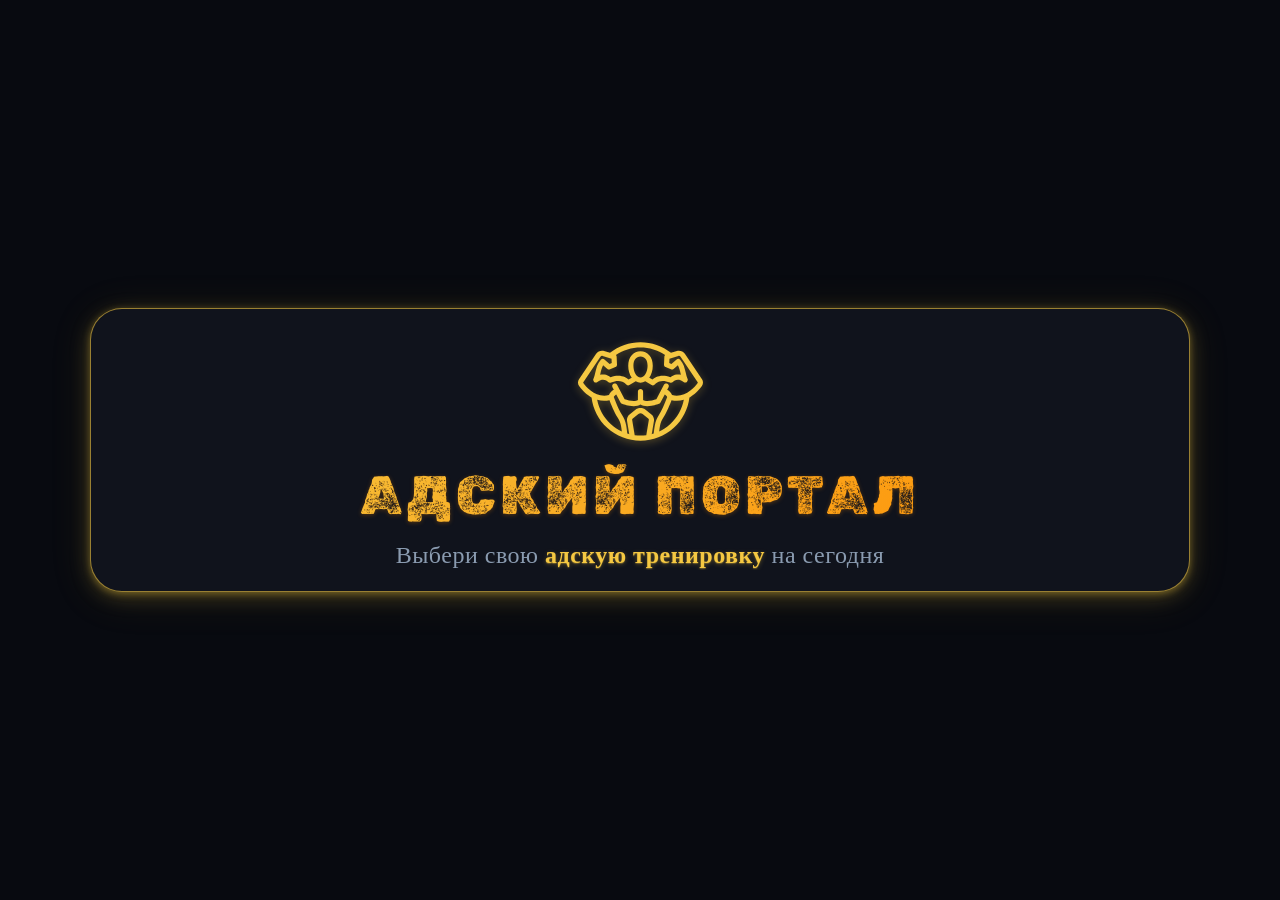
==== commit 358f2b88: "Add files via upload" ====
--- a/index.html
+++ b/index.html
@@ -80,7 +80,7 @@
         </div>
 
         
-        <script src="index.js"></script>
+        <script src="app.js"></script>
         <script src="block.js"></script>
     </body>
 </html>
--- a/style.css
+++ b/style.css
@@ -171,8 +171,6 @@
     background: linear-gradient(135deg, var(--color-gold), var(--color-gold-dark));
     -webkit-background-clip: text;
     -webkit-text-fill-color: transparent;
-
-    text-shadow: 0 1px 3px rgba(var(--gold-dark-rgb), 0.4);
     filter: drop-shadow(0 1px 2px rgba(var(--gold-dark-rgb), 0.3));
 }
 
